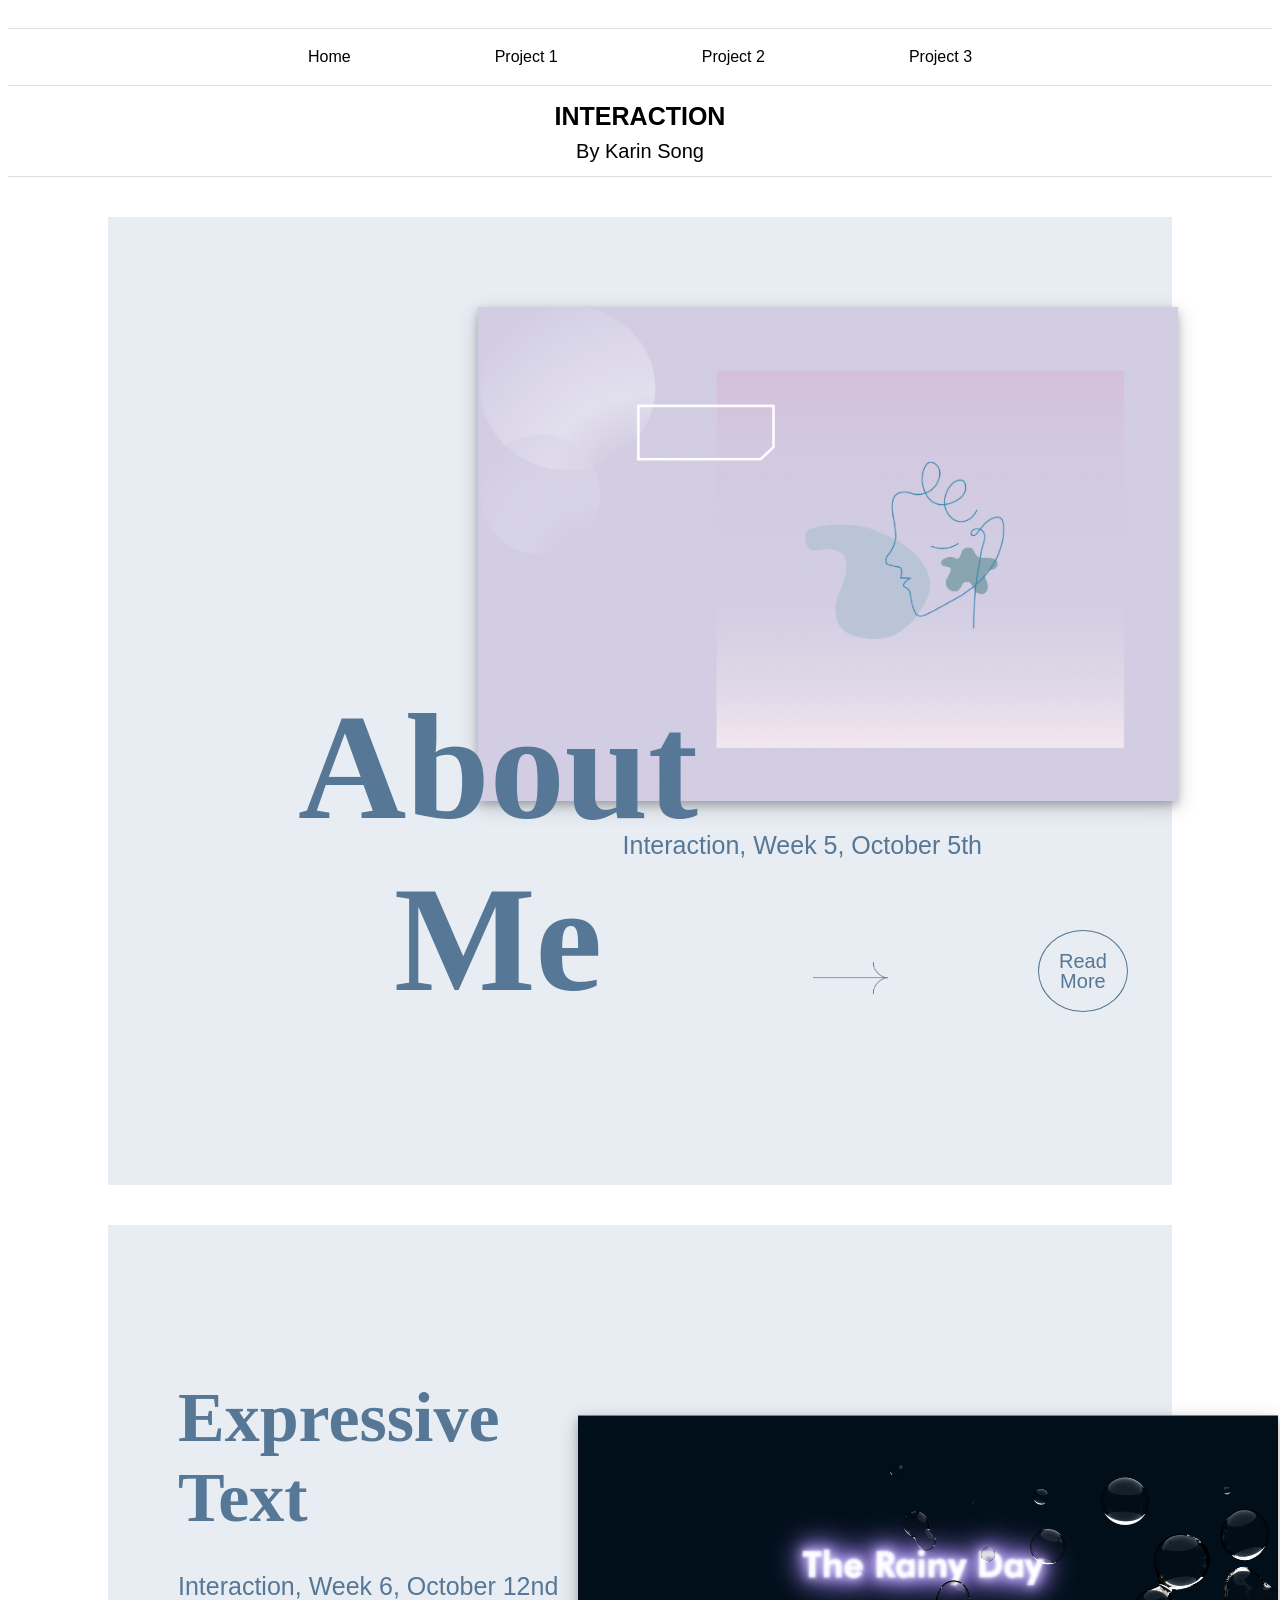
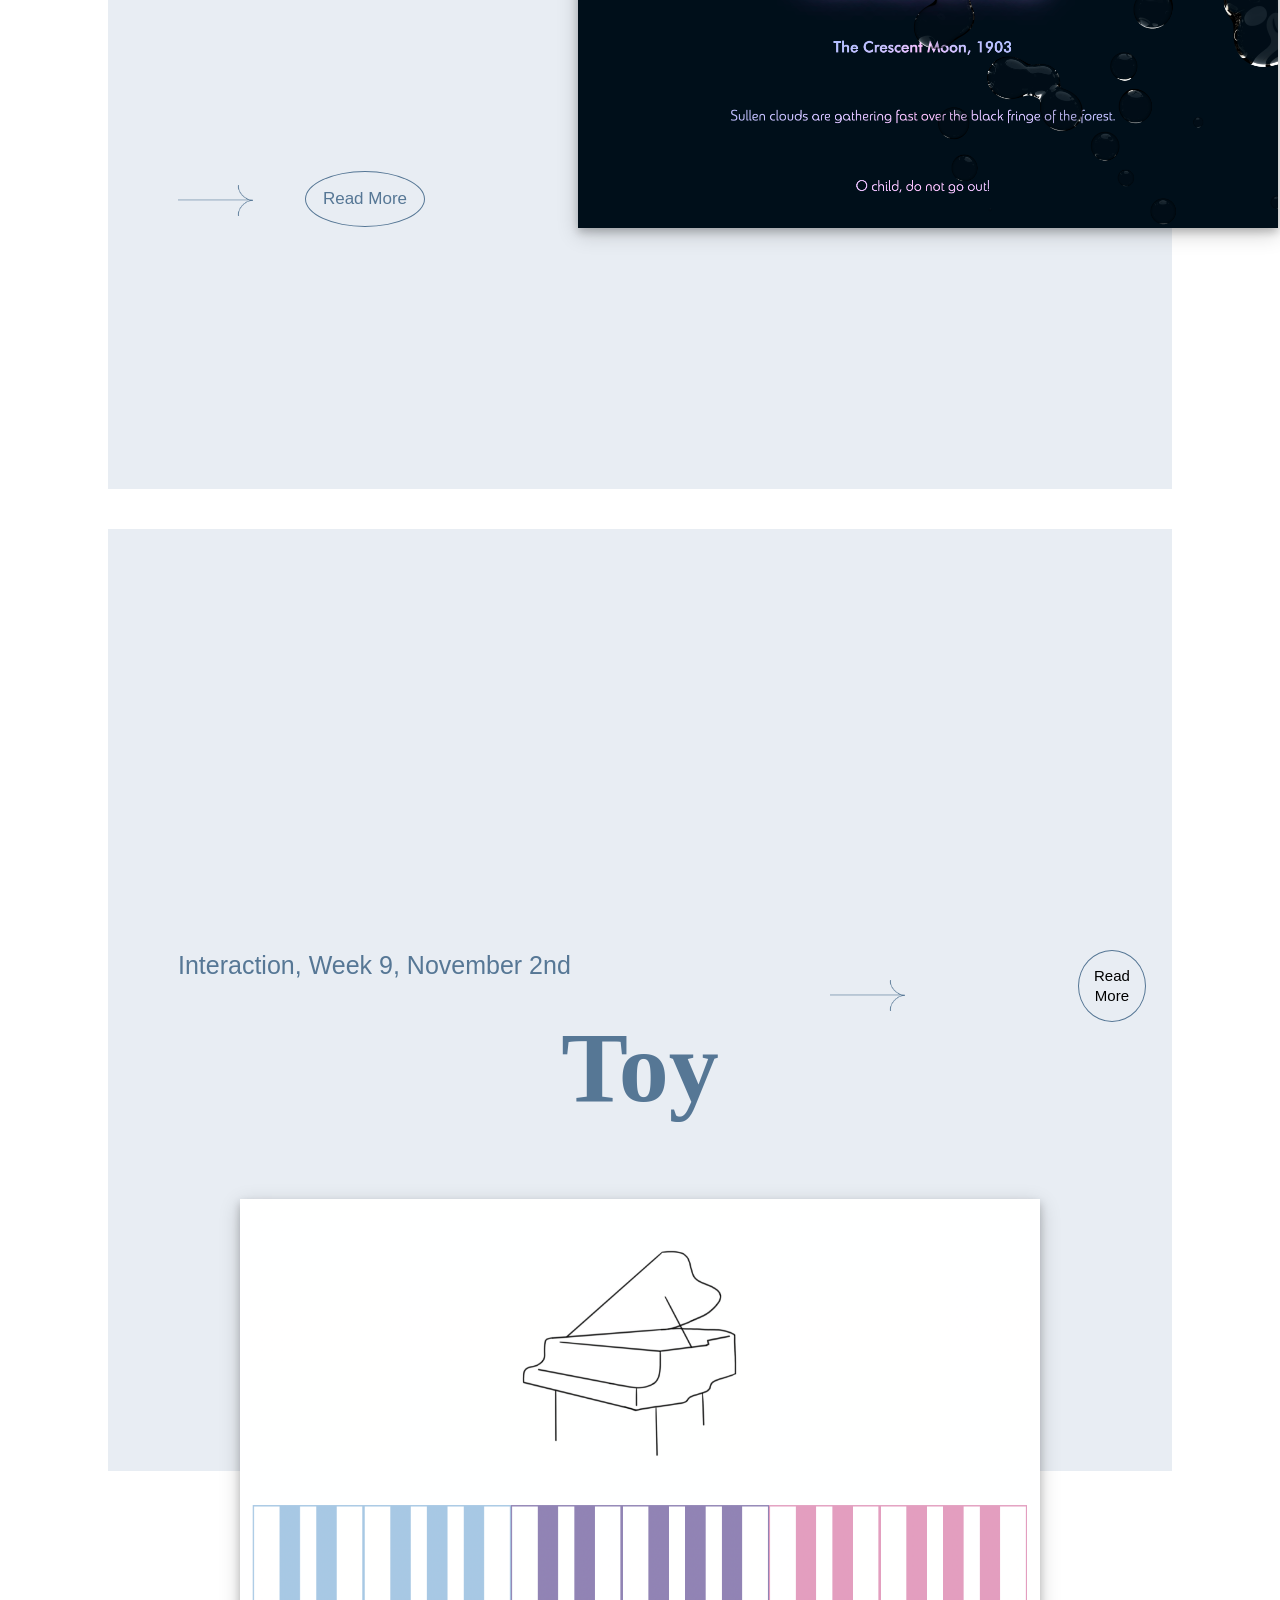
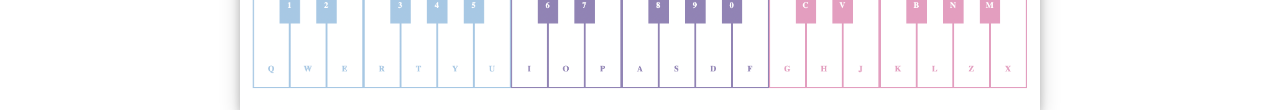
==== casestudy/index.html @ 808c9209 "Add files via upload" ====
<html>
    <head>
        <title>
           Case Studies

        </title>
        <meta name="viewport" content="width=device-width, initial-scale=1.0">
        <link rel="stylesheet" href="css/style.css"> 
        <script src="js/global.js"></script>
    </head>

    <body>  
        <nav>
            <hr>
            <ul>
                <li><a href="index.html"id="Text">Home</a></li>
                <li><a href="project1.html" id="Text">Project 1</a></li>
                <li><a href="project2.html" id="Text">Project 2</a></li>
                <li><a href="project3.html" id="Text">Project 3</a></li>
            </ul>
            <hr>
        </nav>
        

        
        <header><a> INTERACTION</a></header>
        <p id="name">By Karin Song</p>

        <hr>   
      
        <sec id "ABC">

                <div id="frame1">
                    <img id="first" src="images/about.png"/>
                    <h1>About <br> Me</h1>
                    <p id="date1">Interaction, Week 5, October 5th</p>
                    <button href="project1.html" class="button button1"><a href="project1.html">Read More</a></button>
                    <img id="arrow2" src="images/arrow2.png"/>
                </div>
    
                <div id="frame2">
                    <img id="second" src="images/raindrop.png"/>
                    <h2>Expressive <br> Text</h2>
                    <p id="date2">Interaction, Week 6, October 12nd</p>
                    <button href="project2.html" class="button button2"><a href="project2.html">Read More</a></button>
                    <img id="arrow3" src="images/arrow3.png"/>
                </div>
    
                <div id="frame3">
                    <img id="third" src="images/piano.png"/>
                    <h3>Toy</h3>
                    <p id="date3">Interaction, Week 9, November 2nd</p>
                    <button class="button button3"> <a href="project3.html">Read More</a></button>
                    <img id="arrow4" src="images/arrow4.png"/>
                </div>

        <sec>
        
    </body>
    
</html>
---- casestudy/css/style.css ----
body {
    margin-top: 20px;
    text-align: center;
    place-content: center;   
}

#contentpage {
    padding-left: 70px;
    padding-right: 70px;
    margin-top: 20px;
    text-align: center;
    place-content: center; 
}

@font-face {
    font-family: 'Voyage';
      src: url('font/Voyage-Regular.woff2') format('woff');
      font-weight: 400;
      font-style: normal;

}

@font-face {
    font-family: 'Love';
      src: url('font/Love-Regular.woff2') format('woff');
      font-weight: 400;
      font-style: normal;

}


li {
    display: inline;
    margin-left: 70px;
    margin-right: 70px;
}

ul {
    list-style-type: none;
    margin: 0;
    padding: 0;
    overflow: hidden;
}
  

li {
    float: none;
}

hr {
    height: 1px;
    background-color: #DDDDDD;
    border: none;
}

#Text {
    font-size: 16px;
    font-family: Futura PT, "Trebuchet MS", Arial, sans-serif; 
    font-style: normal; 
    font-variant: normal; 
    font-weight: normal; 
    line-height: 40px; 
    text-decoration:  none;
} 

#Text:visited {
    color: black;
    text-decoration:  none;
}



#frame1 {
    margin-left: 100px;
    margin-right: 100px;
    height: 95%;
    padding: 70px;
    align-self: center;
    background-color: #E8EDF3;
    margin-left: 100px;
    margin-right: 100px;
    margin-top: 40px;
}

#frame2 {
    padding: 70px;
    align-self: center;
    background-color: #E8EDF3;
    height: 83%;
    margin-top: 40px;
    margin-left: 100px;
    margin-right: 100px;
}

#frame3 {
    padding: 70px;
    align-self: center;
    place-content: center;
    background-color: #E8EDF3;
    height: 92%;
    margin-top: 40px;
    margin-left: 100px;
    margin-right: 100px;
}

#frame4 {
    padding-left: 70px;
    padding-right: 70px;
    align-self: center;
    place-content: center;
    height: 65%;
    margin-top: 40px;
    margin-left: 20px;
    margin-right: 20px;
}


#ABC {
    align-self: center;
    margin-left: 20px;
    margin-right: 20px;
    background-color: white;
}

#p1 {
    align-self: center;
    margin-left: 20px;
    margin-left: 20px;
    background-color: white;
}

#p2 {
    align-self: center;
    margin-left: 20px;
    margin-left: 20px;
    width: 80%;
    background-color: white;
}

#p3 {
    align-self: center;
    margin-left: 20px;
    margin-left: 20px;
    width: 80%;
    background-color: white;
}

div {
    position: center;
    align-self: center;
    margin-top: 40px;

}


header {
    font-size: 25px;
    font-family: Futura PT, "Trebuchet MS", Arial, sans-serif; 
    font-style: normal; 
    font-variant: normal; 
    font-weight: bold; 
    line-height: 20px; 
    margin-top: 20px;
}

#inter {
    font-size: 35px;
    margin-bottom: 40px;
    margin-top: 40px;;
}



#name {
    font-size: 20px;
    font-family: Futura PT, "Trebuchet MS", Arial, sans-serif; 
    font-style: normal; 
    font-variant: normal; 
    font-weight: lighter; 
    line-height: 10px; 
}

#first {
    margin-top: 20px;
    margin-left: 300px;
    width: 700px;
    box-shadow: 0 4px 8px 0 rgba(0, 0, 0, 0.2), 0 6px 20px 0 rgba(0, 0, 0, 0.19);
}

.button1 {
    border-radius: 70%;
    padding: 20px;
    margin-top: 50px;
    margin-left: 860px;
    border: none;
    font-size: 20px;
    cursor: pointer;
    background-color: #E8EDF3;
    border: 1.5px solid #567795;
    display: inline-block;
    color: #567795;
    font-family: Futura PT, "Trebuchet MS", Arial, sans-serif; 
    font-style: normal; 
    font-variant: normal; 
    font-weight: lighter; 
    line-height: 20px; 
}
  
  /* On mouse-over */

.button1:hover, .button1:active {
    font-size: 150%;  
    text-shadow: 0 4px 8px 0 rgba(0, 0, 0, 0.2), 0 6px 20px 0 rgba(0, 0, 0, 0.19);
}


#link1 {
    margin-top: -200px;
}
  

  

img {
    margin-top: 40px;
    position: center;
    width: 900px; 
}

h1 {
    color: #567795;
    max-width: 500px;
    font-size: 150px;
    text-align: center;
    margin-left: 70px;
    margin-top: -120px;
    font-family: "Voyage";
}

#date1 {
    font-size: 25px;
    color: #567795;
    text-align: right;
    margin-right: 120px;
    margin-top: -290px;
    font-family: Futura PT, "Trebuchet MS", Arial, sans-serif; 
    font-style: normal; 
    font-variant: normal; 
    font-weight: lighter; 
    line-height: 20px; 
}


h2 {
    color: #567795;
    max-width: 500px;
    font-size: 70px;
    text-align: left;
    vertical-align: top;
    margin-top: -450px;
    font-family: "Voyage";
}

#second {
    margin-top: 120px;
    margin-left: 400px;
    width: 700px;
    box-shadow: 0 4px 8px 0 rgba(0, 0, 0, 0.2), 0 6px 20px 0 rgba(0, 0, 0, 0.19);
}

.button2 {
    border-radius: 60%;
    padding: 17px;
    margin-top: 150px;
    margin-right: 550px;
    border: none;
    font-size: 17px;
    cursor: pointer;
    background-color: #E8EDF3;
    border: 1.5px solid #567795;
    display: inline-block;
    color: #567795;
    font-family: Futura PT, "Trebuchet MS", Arial, sans-serif; 
    font-style: normal; 
    font-variant: normal; 
    font-weight: lighter; 
    line-height: 20px; 
}
  
  /* On mouse-over */

.button2:hover, .button2:active {
    font-size: 150%; 
    text-shadow: 0 4px 8px 0 rgba(0, 0, 0, 0.2), 0 6px 20px 0 rgba(0, 0, 0, 0.19);
}

#date2 {
    font-size: 25px;
    color: #567795;
    text-align: left;
    margin-top: -20px;
    font-family: Futura PT, "Trebuchet MS", Arial, sans-serif; 
    font-style: normal; 
    font-variant: normal; 
    font-weight: lighter; 
    line-height: 20px; 
}


h3 {
    color: #567795;
    place-self: center;
    font-size: 100px;
    margin-top: -700px;
    font-family: "Voyage";
}

#third { 
    margin-top: 220px;
    bottom:30px;
    width: 800px;
    box-shadow: 0 4px 8px 0 rgba(0, 0, 0, 0.2), 0 6px 20px 0 rgba(0, 0, 0, 0.19);
}

.button3 {
    border-radius: 50%;
    padding: 15px;
    margin-top: -50px;
    margin-left: 900px;
    border: none;
    font-size: 15px;
    cursor: pointer;
    background-color: #E8EDF3;
    border: 1.5px solid #567795;
    display: inline-block;
    color: #567795;
    color: inherit;
    font-family: Futura PT, "Trebuchet MS", Arial, sans-serif; 
    font-style: normal; 
    font-variant: normal; 
    font-weight: lighter; 
    line-height: 20px; 
}

a:link {
    color: #567795;
    color: inherit;
    text-decoration:  none;
}

a:visited {
    color: #567795;
    text-decoration:  none;
}
  
  /* On mouse-over */

.button3:hover, .button3:active {
    font-size: 150%;  
    text-shadow: 0 4px 8px 0 rgba(0, 0, 0, 0.2), 0 6px 20px 0 rgba(0, 0, 0, 0.19);
}

#date3 {
    font-size: 25px;
    color: #567795;
    text-align: left;
    margin-top: -270px;
    font-family: Futura PT, "Trebuchet MS", Arial, sans-serif; 
    font-style: normal; 
    font-variant: normal; 
    font-weight: lighter; 
    line-height: 20px; 
}

#arrow2 {
    width: 75px;
    margin-top: -50px;
    margin-left: 420px;
}

#arrow3 {
    width: 75px;
    margin-top: -42px;
    margin-right: 1000px;
}

#arrow4 {
    width: 75px;
    margin-top: -42px;
    margin-left: 455px;
}


#p1 {
    place-self: center;
    align-self: center;
    margin-left: 20px;
    margin-left: 20px;
    background-color: white;
}

#largetext {
    text-align: left;
    font-size: 144px;
    font-family: "Voyage";
    line-height: 170px;
    color: #567795;   
}

#dates {
    font-size: 25px;
    color: #567795;
    text-align: right;
    margin-right: -30px;
    margin-top: -290px;
    font-family: Futura PT, "Trebuchet MS", Arial, sans-serif; 
    font-style: normal; 
    font-variant: normal; 
    font-weight: lighter; 
    line-height: 20px; 
}

#arrow5 {
    transform: rotate(90deg);
    width: 75px;
    margin-top: -42px;
    margin-left: 455px;
}
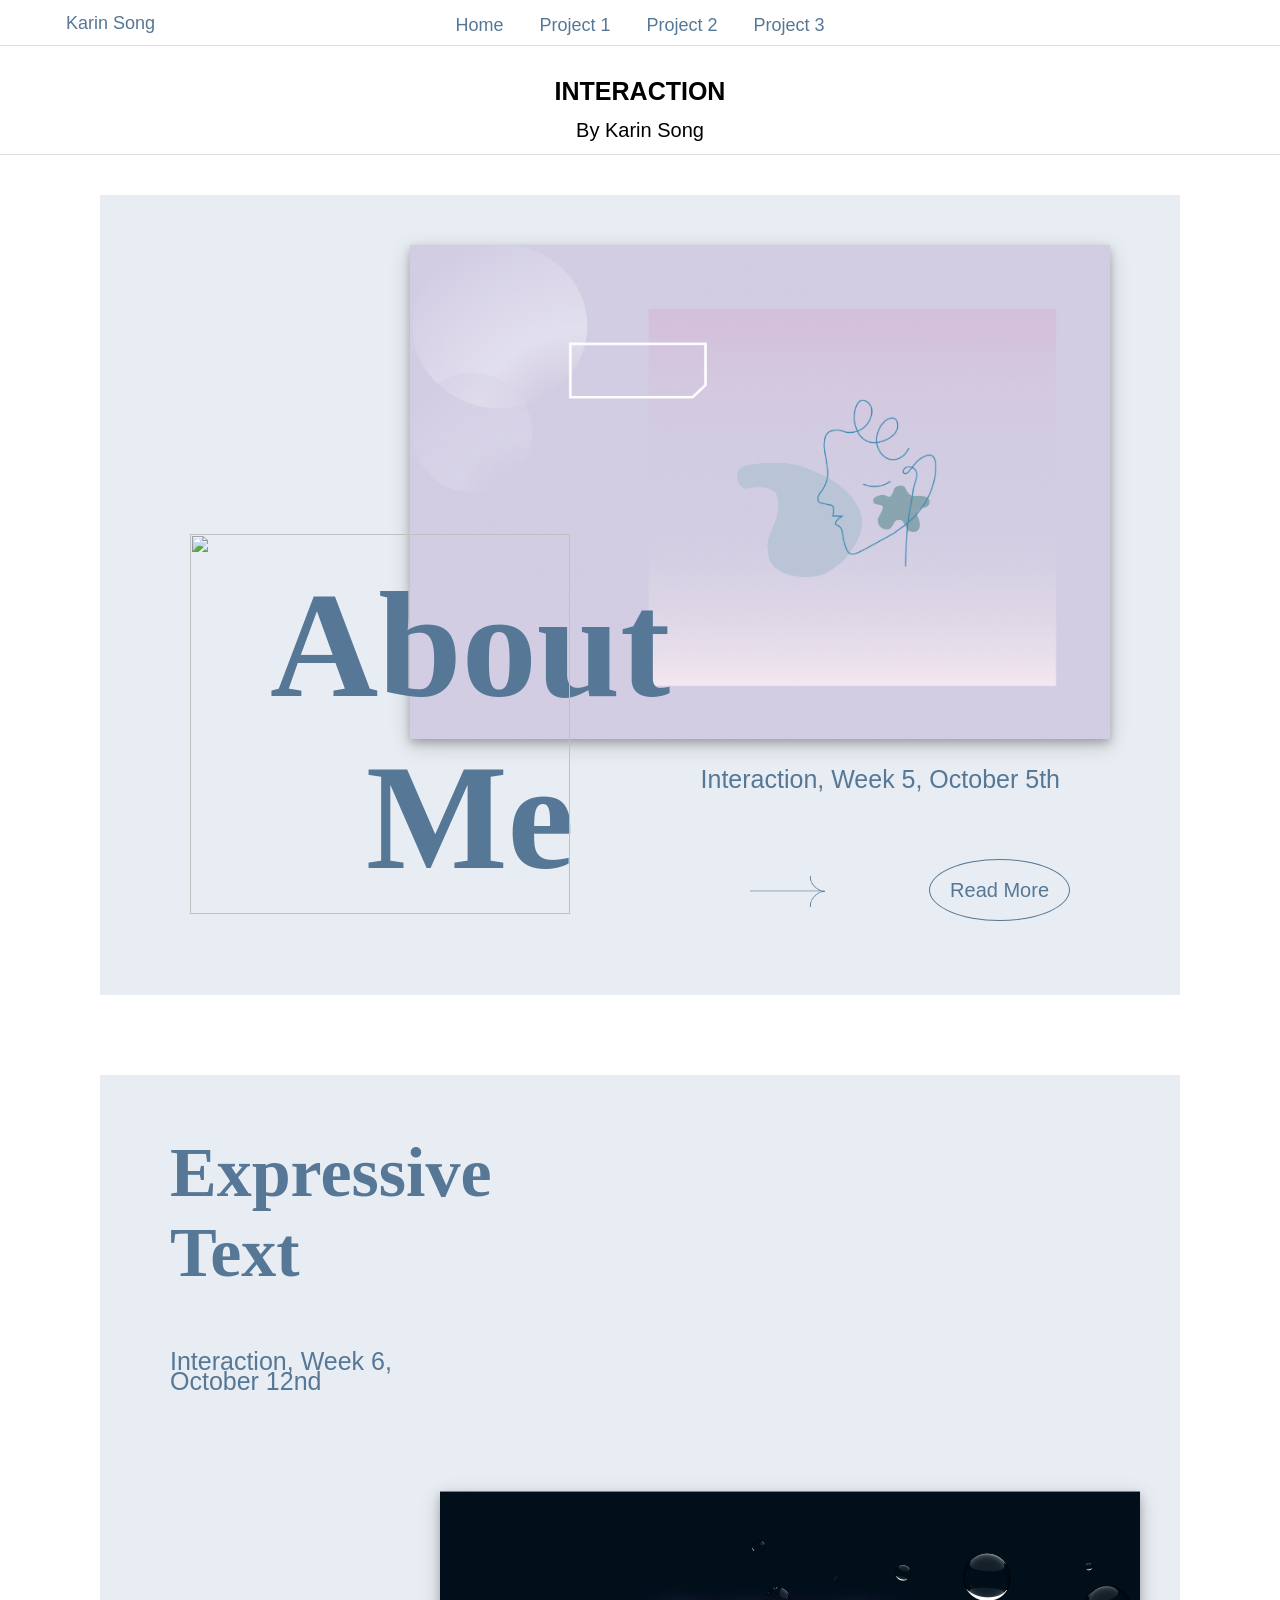
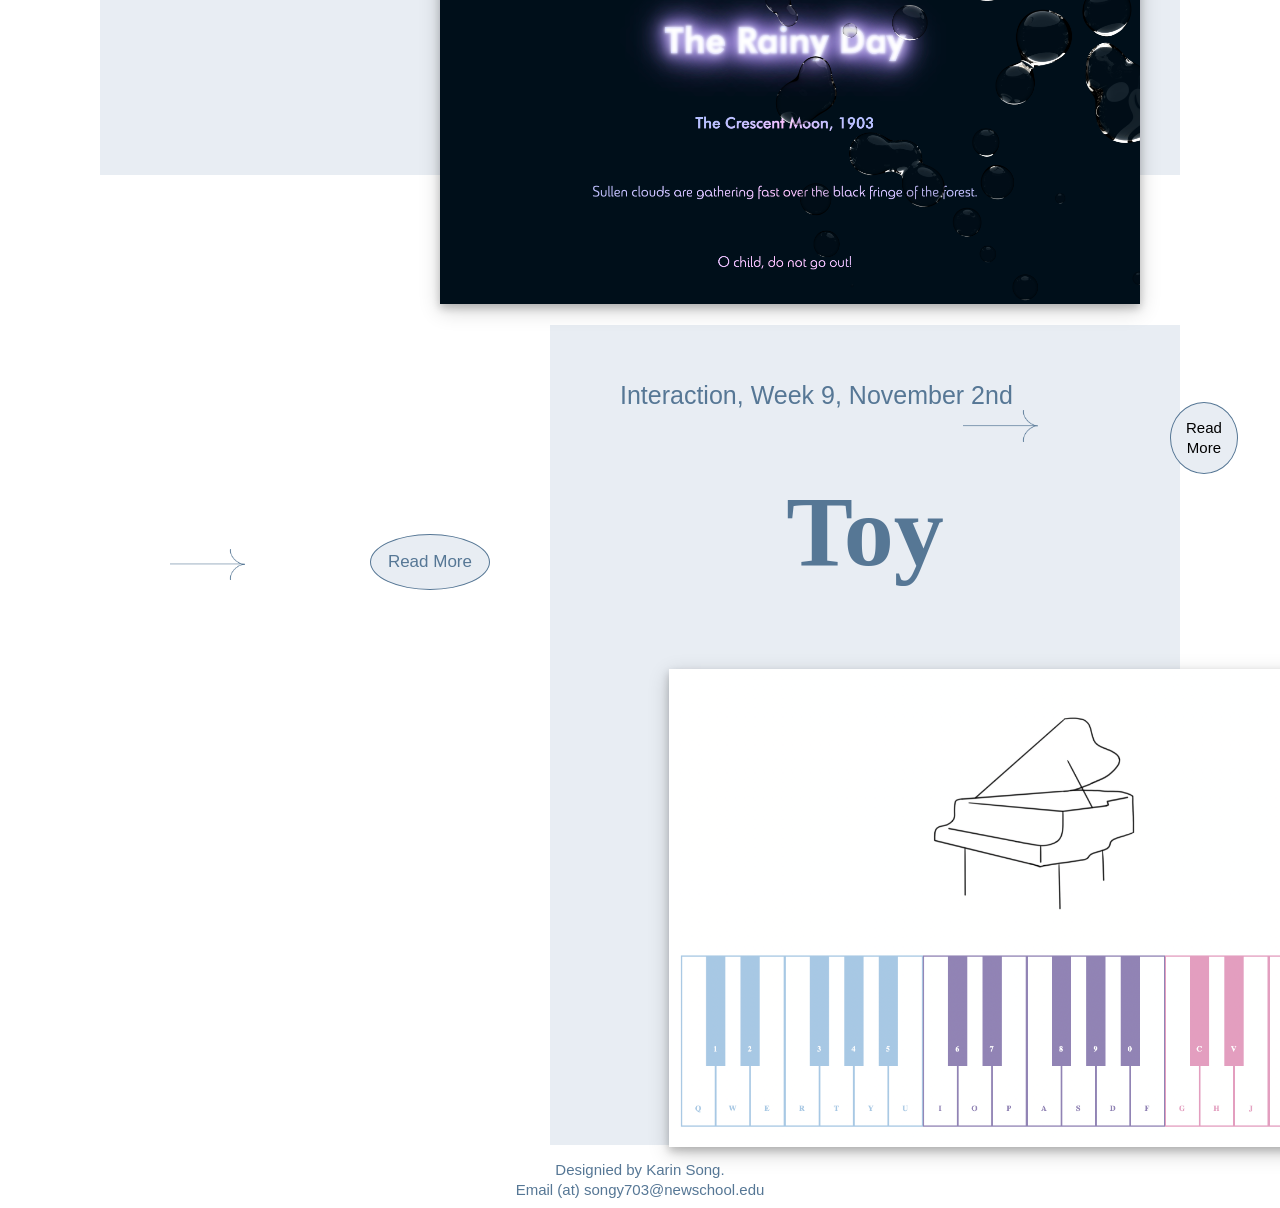
==== commit e587110e: "Add files via upload" ====
--- a/casestudy/index.html
+++ b/casestudy/index.html
@@ -1,61 +1,81 @@
 <html>
     <head>
         <title>
-           Case Studies
-
+           Project 1
         </title>
         <meta name="viewport" content="width=device-width, initial-scale=1.0">
         <link rel="stylesheet" href="css/style.css"> 
         <script src="js/global.js"></script>
     </head>
 
-    <body>  
-        <nav>
-            <hr>
-            <ul>
-                <li><a href="index.html"id="Text">Home</a></li>
-                <li><a href="project1.html" id="Text">Project 1</a></li>
-                <li><a href="project2.html" id="Text">Project 2</a></li>
-                <li><a href="project3.html" id="Text">Project 3</a></li>
-            </ul>
-            <hr>
-        </nav>
-        
+    <body id="contentpage">
+        <div class="navbar">
+            <div class="navbar-centered">
+                <a href="index.html"id="Text">Home</a>
+                <a href="project1.html" id="Text">Project 1</a>
+                <a href="project2.html" id="Text">Project 2</a>
+                <a href="project3.html" id="Text">Project 3</a>
+                
+            </div>
 
-        
-        <header><a> INTERACTION</a></header>
+            <div class="navbar-left">
+                <a href="about.html" id="Text">Karin Song</a> 
+            </div>
+            
+        </div>
+
+
+        <hr id="line">
+   
+        <header>INTERACTION</header>
         <p id="name">By Karin Song</p>
 
-        <hr>   
-      
-        <sec id "ABC">
+        <hr id="line2">
 
-                <div id="frame1">
-                    <img id="first" src="images/about.png"/>
-                    <h1>About <br> Me</h1>
-                    <p id="date1">Interaction, Week 5, October 5th</p>
+        <div>
+            <div id="frame1">
+                <img id="first" src="images/about.png"/>
+                <h1>About <br> Me</h1>
+                <p id="date1">Interaction, Week 5, October 5th</p>
+
+                <div id="frame1-1">
+                    <img id="arrow2" src="images/arrow2.png"/>
                     <button href="project1.html" class="button button1"><a href="project1.html">Read More</a></button>
-                    <img id="arrow2" src="images/arrow2.png"/>
                 </div>
+                <img id="arrow1" src="images/Group2.png"/>
+              
+            </div>
     
-                <div id="frame2">
-                    <img id="second" src="images/raindrop.png"/>
-                    <h2>Expressive <br> Text</h2>
-                    <p id="date2">Interaction, Week 6, October 12nd</p>
+            <div id="frame2">
+                <h2>Expressive <br> Text</h2>
+                <img id="second" src="images/raindrop.png"/>
+                <p id="date2">Interaction, Week 6, October 12nd</p>
+                <div id="frame2-1">
                     <button href="project2.html" class="button button2"><a href="project2.html">Read More</a></button>
                     <img id="arrow3" src="images/arrow3.png"/>
+
                 </div>
+                
+            </div>
     
-                <div id="frame3">
-                    <img id="third" src="images/piano.png"/>
-                    <h3>Toy</h3>
-                    <p id="date3">Interaction, Week 9, November 2nd</p>
-                    <button class="button button3"> <a href="project3.html">Read More</a></button>
-                    <img id="arrow4" src="images/arrow4.png"/>
-                </div>
+            <div id="frame3">
+                <p id="date3">Interaction, Week 9, November 2nd</p>
+                <img id="arrow4" src="images/arrow4.png"/>
+                <button class="button button3"> <a href="project3.html">Read More</a></button>
+                <h3>Toy</h3>
+                <img id="third" src="images/piano.png"/>
+            
+            </div>
 
-        <sec>
-        
+        </div>
+
+        <p id="end">
+            Designied by Karin Song. <br>
+            Email (at) songy703@newschool.edu
+        </p> 
+
+
+
     </body>
-    
-</html>+
+        
--- a/casestudy/css/style.css
+++ b/casestudy/css/style.css
@@ -1,15 +1,40 @@
-body {
-    margin-top: 20px;
-    text-align: center;
-    place-content: center;   
-}
+#mainpage {
+    margin-top: 0px;
+    text-align: center; 
+    padding: 0px; 
+    align-content: center;
+    margin-left: 0px;
+    margin-right: 0px;
+    margin:0px;
+}
+
+#end {
+    font-size: 15px;
+    color: #567795;
+    text-align: center;
+    font-family: Futura PT, "Trebuchet MS", Arial, sans-serif; 
+    font-style: normal; 
+    font-variant: normal; 
+    font-weight: lighter; 
+    line-height: 20px; 
+}
+
 
 #contentpage {
-    padding-left: 70px;
-    padding-right: 70px;
-    margin-top: 20px;
-    text-align: center;
-    place-content: center; 
+    margin-top: 0px;
+    margin-left: 0px;
+    margin-right: 0px;
+    align-content: center;
+    text-align: center;
+    padding-top: 0px;
+    padding-left: 0px;
+    padding-right: 0px;
+    padding-bottom: 0px;
+}
+
+#margin {
+    margin-left: 50px;
+    margin-right: 50px;
 }
 
 @font-face {
@@ -28,24 +53,50 @@
 
 }
 
-
-li {
-    display: inline;
-    margin-left: 70px;
-    margin-right: 70px;
-}
-
-ul {
-    list-style-type: none;
-    margin: 0;
-    padding: 0;
+.navbar {
     overflow: hidden;
-}
-  
-
-li {
+    position: fixed;
+    top: -65px;
+    width: 100%;
+    vertical-align: top;
+    z-index: 5;
+}
+ 
+
+.navbar a {
+    float: left;
+    color: #567795;
+    text-align: center;
+    padding: 10px 16px;
+    text-decoration: none;
+    font-size: 17px;
+}
+
+.navbar-left a {
+    margin-top: -73px;
+    margin-left: 50px;
+    float: left;
+    color: #567795;
+    padding: 10px 16px;
+    text-decoration: none;
+    font-size: 17px;
+}
+
+.navbar-centered a {
+    width:900px;
     float: none;
-}
+    left: 50%;
+    padding: 10px 16px;
+    color: #567795;
+    transform: translate(-50%, -50%);
+}
+
+
+
+#line{
+    margin-top: 45px;
+}
+
 
 hr {
     height: 1px;
@@ -53,97 +104,110 @@
     border: none;
 }
 
+
 #Text {
-    font-size: 16px;
-    font-family: Futura PT, "Trebuchet MS", Arial, sans-serif; 
-    font-style: normal; 
-    font-variant: normal; 
-    font-weight: normal; 
-    line-height: 40px; 
+    text-align: center;
+    font-size: 18px;
+    font-family: Futura PT, "Trebuchet MS", Arial, sans-serif; 
+    font-style: normal; 
+    font-variant: normal; 
+    font-weight: lighter; 
+    color: #567795;
     text-decoration:  none;
 } 
 
+#Text:link {
+    text-decoration: none;  
+}
+ 
+#Text:hover {
+    text-decoration: underline;
+}
+  
+#Text:active {
+    text-decoration: underline;
+}
+
 #Text:visited {
-    color: black;
+    color: #567795;
     text-decoration:  none;
 }
 
 
-
-#frame1 {
+#section {
     margin-left: 100px;
     margin-right: 100px;
-    height: 95%;
-    padding: 70px;
-    align-self: center;
+    margin-top: 1000px;
     background-color: #E8EDF3;
+    height: 700px;
+}
+
+#frame {
+    margin-left: 100px;
+    margin-right: 100px;
+    margin-top: 0px;
+    background-color: #E8EDF3;
+    height: 700px;
+}
+
+#part {
     margin-left: 100px;
     margin-right: 100px;
     margin-top: 40px;
-}
-
-#frame2 {
-    padding: 70px;
-    align-self: center;
     background-color: #E8EDF3;
-    height: 83%;
-    margin-top: 40px;
+    height: 900px;
+}
+
+#frame1 {
+    margin-right: 100px;
+    height: 700px;
     margin-left: 100px;
     margin-right: 100px;
+    padding: 50px;
+    background-color: #E8EDF3;
+    margin-top: 0px;
+}
+
+#frame2 {
+    padding-right: 40px;
+    padding-left: 70px;
+    background-color: #E8EDF3;
+    height: 700px;
+    margin-top: 80px;
+    margin-left: 100px;
+    margin-right: 100px;
+    margin-bottom: 100px;
 }
 
 #frame3 {
     padding: 70px;
+    place-content: center;
+    background-color: #E8EDF3;
+    height: 680px;
+    margin-top: 150px;
+    margin-left: 100px;
+    margin-right: 100px;
+}
+
+#frame4 {
+    padding-left: 40px;
+    padding-right: 40px;
     align-self: center;
     place-content: center;
-    background-color: #E8EDF3;
-    height: 92%;
-    margin-top: 40px;
-    margin-left: 100px;
-    margin-right: 100px;
-}
-
-#frame4 {
-    padding-left: 70px;
-    padding-right: 70px;
-    align-self: center;
-    place-content: center;
-    height: 65%;
+    height: 60%;
     margin-top: 40px;
     margin-left: 20px;
     margin-right: 20px;
 }
 
 
-#ABC {
-    align-self: center;
-    margin-left: 20px;
-    margin-right: 20px;
-    background-color: white;
-}
-
-#p1 {
-    align-self: center;
-    margin-left: 20px;
-    margin-left: 20px;
-    background-color: white;
-}
-
-#p2 {
-    align-self: center;
-    margin-left: 20px;
-    margin-left: 20px;
-    width: 80%;
-    background-color: white;
-}
-
-#p3 {
-    align-self: center;
-    margin-left: 20px;
-    margin-left: 20px;
-    width: 80%;
-    background-color: white;
-}
+#AC {
+    margin-left: 60px;
+    margin-right: 60px;
+    background-color: #E8EDF3;
+}
+
+
 
 div {
     position: center;
@@ -154,21 +218,26 @@
 
 
 header {
-    font-size: 25px;
+    margin-top: 30px;
+    font-size: 25px;
+    color:black;
+    position: relative;
+    text-align: center;
+    align-self: center;
+    place-self: center;
     font-family: Futura PT, "Trebuchet MS", Arial, sans-serif; 
     font-style: normal; 
     font-variant: normal; 
     font-weight: bold; 
-    line-height: 20px; 
-    margin-top: 20px;
-}
+    line-height: 30px; 
+}
+
 
 #inter {
+    text-align: center;
     font-size: 35px;
     margin-bottom: 40px;
-    margin-top: 40px;;
-}
-
+}
 
 
 #name {
@@ -177,21 +246,43 @@
     font-style: normal; 
     font-variant: normal; 
     font-weight: lighter; 
-    line-height: 10px; 
+    line-height: 8px; 
+}
+
+#frame1-1 {
+    width: 320px;
+    float: right;
+    margin-top: 20px;
+    margin-right: 60px;
 }
 
 #first {
-    margin-top: 20px;
-    margin-left: 300px;
+    margin-top: 0px;
+    margin-right: 20px;
+    float: right;
     width: 700px;
     box-shadow: 0 4px 8px 0 rgba(0, 0, 0, 0.2), 0 6px 20px 0 rgba(0, 0, 0, 0.19);
+}
+
+#arrow1 {
+    width: 380px;
+    margin-left: -480px;
+    margin-top: -280px;
+    float: left;
+}
+
+#arrow2 {
+    width: 75px;
+    margin-top: 42px;
+    float:left;
 }
 
 .button1 {
     border-radius: 70%;
     padding: 20px;
-    margin-top: 50px;
-    margin-left: 860px;
+    float: right;
+    margin-top: 25px;
+    text-align: right;
     border: none;
     font-size: 20px;
     cursor: pointer;
@@ -214,26 +305,15 @@
 }
 
 
-#link1 {
-    margin-top: -200px;
-}
-  
-
-  
-
-img {
-    margin-top: 40px;
-    position: center;
-    width: 900px; 
-}
-
 h1 {
     color: #567795;
+    vertical-align: middle;
+    float: left;
+    margin-top: -180px;
     max-width: 500px;
     font-size: 150px;
-    text-align: center;
-    margin-left: 70px;
-    margin-top: -120px;
+    text-align: bottom;
+    margin-left: 120px;
     font-family: "Voyage";
 }
 
@@ -241,8 +321,9 @@
     font-size: 25px;
     color: #567795;
     text-align: right;
-    margin-right: 120px;
-    margin-top: -290px;
+    float:right;
+    margin-top: 30px;
+    margin-right: 70px;
     font-family: Futura PT, "Trebuchet MS", Arial, sans-serif; 
     font-style: normal; 
     font-variant: normal; 
@@ -251,28 +332,35 @@
 }
 
 
+#frame2-1 {
+    width: 320px;
+    float: left;
+    margin-top: 190px;
+    margin-right: 60px;
+}
+
 h2 {
     color: #567795;
-    max-width: 500px;
     font-size: 70px;
     text-align: left;
-    vertical-align: top;
-    margin-top: -450px;
+    float: left;
     font-family: "Voyage";
 }
 
 #second {
-    margin-top: 120px;
-    margin-left: 400px;
+    margin-top: 140px;
+    vertical-align: middle;
+    float: right;
     width: 700px;
     box-shadow: 0 4px 8px 0 rgba(0, 0, 0, 0.2), 0 6px 20px 0 rgba(0, 0, 0, 0.19);
 }
 
 .button2 {
     border-radius: 60%;
+    margin-top: 40px;
+    text-align: right;
+    float: right;
     padding: 17px;
-    margin-top: 150px;
-    margin-right: 550px;
     border: none;
     font-size: 17px;
     cursor: pointer;
@@ -296,37 +384,51 @@
 
 #date2 {
     font-size: 25px;
-    color: #567795;
-    text-align: left;
+    width:350px;
+    color: #567795;
+    text-align: left;
+    margin-bottom: -100px;
+    font-family: Futura PT, "Trebuchet MS", Arial, sans-serif; 
+    font-style: normal; 
+    font-variant: normal; 
+    font-weight: lighter; 
+    line-height: 20px; 
+}
+
+
+#arrow3 {
+    float:left;
+    width: 75px;
+    margin-right: 100px;
+    margin-top: 55px;
+}
+
+
+h3 {
+    color: #567795;
+    place-self: center;
+    text-align: center;
+    font-size: 100px;
+    margin-top: 0px;
+    margin-left: 30%;
+    margin-right: 30%;
+    font-family: "Voyage";
+}
+
+#third { 
     margin-top: -20px;
-    font-family: Futura PT, "Trebuchet MS", Arial, sans-serif; 
-    font-style: normal; 
-    font-variant: normal; 
-    font-weight: lighter; 
-    line-height: 20px; 
-}
-
-
-h3 {
-    color: #567795;
-    place-self: center;
-    font-size: 100px;
-    margin-top: -700px;
-    font-family: "Voyage";
-}
-
-#third { 
-    margin-top: 220px;
-    bottom:30px;
-    width: 800px;
+    justify-self: center;
+    width: 750px;
+    margin-left: 10%;
+    margin-right: 10%;
     box-shadow: 0 4px 8px 0 rgba(0, 0, 0, 0.2), 0 6px 20px 0 rgba(0, 0, 0, 0.19);
 }
 
 .button3 {
     border-radius: 50%;
     padding: 15px;
-    margin-top: -50px;
-    margin-left: 900px;
+    margin-left: 550px;
+    margin-top:-40px;
     border: none;
     font-size: 15px;
     cursor: pointer;
@@ -356,38 +458,27 @@
   /* On mouse-over */
 
 .button3:hover, .button3:active {
-    font-size: 150%;  
+    font-size: 130%;  
     text-shadow: 0 4px 8px 0 rgba(0, 0, 0, 0.2), 0 6px 20px 0 rgba(0, 0, 0, 0.19);
 }
 
 #date3 {
     font-size: 25px;
-    color: #567795;
-    text-align: left;
-    margin-top: -270px;
+    margin-top: -10px;
+    color: #567795;
+    text-align: left;
+    float: left;
     font-family: Futura PT, "Trebuchet MS", Arial, sans-serif; 
     font-style: normal; 
     font-variant: normal; 
     font-weight: lighter; 
     line-height: 20px; 
-}
-
-#arrow2 {
-    width: 75px;
-    margin-top: -50px;
-    margin-left: 420px;
-}
-
-#arrow3 {
-    width: 75px;
-    margin-top: -42px;
-    margin-right: 1000px;
 }
 
 #arrow4 {
     width: 75px;
-    margin-top: -42px;
-    margin-left: 455px;
+    margin-top: -20px;
+    margin-left: 270px;
 }
 
 
@@ -401,28 +492,430 @@
 
 #largetext {
     text-align: left;
-    font-size: 144px;
+    font-size: 160px;
     font-family: "Voyage";
     line-height: 170px;
     color: #567795;   
 }
 
-#dates {
-    font-size: 25px;
-    color: #567795;
+#frame4-1 {
+    align-self: right;
+    padding-bottom: 20px;
+    position: relative;
+    float: right;
+    width: 380px;
+    height: 240px;
+    margin-top: -350px;
+    padding-top: 30px;
+    place-content: left;
+}
+
+#dates3 {
+    font-size: 25px;
+    color: #567795;
+    vertical-align: top;
     text-align: right;
-    margin-right: -30px;
-    margin-top: -290px;
-    font-family: Futura PT, "Trebuchet MS", Arial, sans-serif; 
-    font-style: normal; 
-    font-variant: normal; 
-    font-weight: lighter; 
-    line-height: 20px; 
+    font-family: Futura PT, "Trebuchet MS", Arial, sans-serif; 
+    font-style: normal; 
+    font-variant: normal; 
+    font-weight: lighter; 
+    line-height: 20px;
+    margin-bottom: 90px; 
 }
 
 #arrow5 {
+    margin-top: 100px;
+    margin-right: -180px;
+    align-self: left;
+    vertical-align: bottom;
+    float: left;
     transform: rotate(90deg);
     width: 75px;
-    margin-top: -42px;
-    margin-left: 455px;
+   
+}
+
+#visit {
+    font-size: 25px;
+    margin-left: 75px;
+    vertical-align: top;
+    color: #567795;
+    text-align: center;
+    font-family: Futura PT, "Trebuchet MS", Arial, sans-serif; 
+    font-style: normal; 
+    font-variant: normal; 
+    font-weight: lighter; 
+    line-height: 35px;
+}
+
+#visit:link {
+    text-decoration: none;  
+}
+ 
+#visit:hover {
+    text-decoration: underline;
+}
+  
+#visit:active {
+    text-decoration: underline;
+}
+
+#visit:visited {
+    color: #567795;
+    text-decoration:  none;
+}
+
+
+#p12 {
+    width:500px;
+    text-align: left;
+    font-family: Futura PT, "Trebuchet MS", Arial, sans-serif; 
+    font-style: normal; 
+    font-variant: normal; 
+    font-weight: lighter; 
+    line-height: 35px;
+    font-size: 25px;
+    margin-top: -80px;
+    vertical-align: center;
+    color: #567795;
+}
+
+#p14 {
+    width:500px;
+    text-align: center;
+    font-family: Futura PT, "Trebuchet MS", Arial, sans-serif; 
+    font-style: normal; 
+    font-variant: normal; 
+    font-weight: lighter; 
+    line-height: 35px;
+    font-size: 25px;
+    margin-top: 10px;
+    margin-left: 20px;
+    color: #567795;
+}
+
+#textbox{
+    position:relative;
+    top: 200px;
+    width:500px;
+    
+}
+
+#frame5{
+    top: -20px;
+    margin-left: 0px;
+    margin-right: 0px;
+    height: 550px;
+    padding-left: 60px;
+    padding-right: 60px;
+}
+
+#frame5-1 {
+    width: 550px;
+    height: 300px;
+    padding: 0px;
+    top: 40px;
+    text-align: center;
+    float: right;
+}
+
+#figma {
+    width: 550px;
+    top: -20px; 
+    box-shadow: 0 4px 8px 0 rgba(0, 0, 0, 0.2), 0 6px 20px 0 rgba(0, 0, 0, 0.19);
+}
+
+#arrow6 {
+    margin-top: -120px;
+    margin-right: -100px;
+    align-self: left;
+    vertical-align: bottom;
+    float: left;
+    transform: rotate(90deg);
+    width: 75px;  
+}
+
+#frame6 {
+    padding-left: 30px;
+    margin-bottom: 150px;
+    
+}
+
+#background {
+    margin-left: 0px;
+    margin-right: 0px;
+}
+
+#frame7{
+    margin-top: 160px;
+    margin-left: 10%;
+    margin-right: 10%;
+    margin-bottom: 250px;
+
+}
+
+#p13 {
+    font-family: Futura PT, "Trebuchet MS", Arial, sans-serif; 
+    text-align: left;
+    font-style: normal; 
+    font-variant: normal; 
+    font-weight: lighter; 
+    line-height: 35px;
+    font-size: 25px;
+    margin-top: 60px;
+    vertical-align: center;
+    color: #567795;
+}
+
+#sec2 {
+
+}
+
+#arrow7 {
+    margin-top: -150px;
+    margin-right: -150px;
+    align-self: left;
+    vertical-align: bottom;
+    float: left;
+    transform: rotate(90deg);
+    width: 75px;  
+}
+
+#figma2 {
+    width: 650px;
+}
+
+#project1 {
+    width: 650px;
+    box-shadow: 0 4px 8px 0 rgba(0, 0, 0, 0.2), 0 6px 20px 0 rgba(0, 0, 0, 0.19);
+}
+
+
+#p15{
+    width:500px;
+    text-align: center;
+    font-family: Futura PT, "Trebuchet MS", Arial, sans-serif; 
+    font-style: normal; 
+    font-variant: normal; 
+    font-weight: lighter; 
+    line-height: 35px;
+    font-size: 25px;
+    margin-top: 100px;
+    text-align: left;
+    color: #567795;
+}
+
+#arrow7 {
+    margin-top: 20px;
+    margin-right: -100px;
+    align-self: left;
+    vertical-align: bottom;
+    float: left;
+    transform: rotate(90deg);
+    width: 75px;  
+}
+
+#frame9 {
+    margin-top: -180px;
+    padding-left: 90px;
+    margin-bottom: 350px;
+}
+
+#arrow8 {
+    margin-top: -280px;
+    margin-right: -100px;
+    align-self: left;
+    vertical-align: bottom;
+    float: left;
+    transform: rotate(90deg);
+    width: 75px;  
+}
+
+#gradient {
+    width: 550px;
+    margin-top: 40px;
+    box-shadow: 0 4px 8px 0 rgba(0, 0, 0, 0.2), 0 6px 20px 0 rgba(0, 0, 0, 0.19);
+}
+
+#frame8{
+    margin-top: -100px;
+    margin-left: 10%;
+    margin-right: 10%;
+    margin-bottom: 150px;
+
+}
+
+#figma3 {
+    width: 950px;
+}
+
+#frame10-1 {
+    width: 580px;
+    float:left;
+}
+
+#frame10-2 {
+    width: 580px;
+    float:right;
+}
+
+#figma4 {
+    width: 580px;
+    box-shadow: 0 4px 8px 0 rgba(0, 0, 0, 0.2), 0 6px 20px 0 rgba(0, 0, 0, 0.19);
+}
+
+
+#frame10 {
+    margin-left: 0px;
+    margin-right: 0px;
+    padding-left: 50px;
+    margin-bottom: 0px;
+    margin-top: 0px;
+    padding-right: 50px; 
+    height: 500px; 
+}
+
+#p16 {
+    text-align: center;
+    font-family: Futura PT, "Trebuchet MS", Arial, sans-serif; 
+    font-style: normal; 
+    font-variant: normal; 
+    font-weight: lighter; 
+    line-height: 35px;
+    font-size: 25px;
+    margin-top: 10px;
+    margin-left: 20px;
+    color: #567795;
+}
+
+
+#frame11{
+    margin-top: 100px;
+    margin-left: 70px;
+    margin-right: 70px;
+}
+
+#frame12 {
+    padding-left: 40px;
+    padding-right: 40px;
+    align-self: center;
+    place-content: center;
+    height: 40%;
+    margin-top: 300px;
+    margin-left: 20px;
+    margin-right: 20px;
+}
+
+#largetext2 {
+    text-align: left;
+    font-size: 180px;
+    font-family: "Voyage";
+    line-height: 170px;
+    color: #567795;   
+}
+
+#frame13 {
+    margin-top: 60px;
+    margin-left: 10%;
+    margin-right: 10%;
+    margin-bottom: 50px;
+}
+
+#figma5 {
+    width: 550px;
+    margin-top: 60px;
+    box-shadow: 0 4px 8px 0 rgba(0, 0, 0, 0.2), 0 6px 20px 0 rgba(0, 0, 0, 0.19);
+}
+
+#p17 {
+    width:500px;
+    text-align: left;
+    font-family: Futura PT, "Trebuchet MS", Arial, sans-serif; 
+    font-style: normal; 
+    font-variant: normal; 
+    font-weight: lighter; 
+    line-height: 35px;
+    font-size: 25px;
+    margin-top: -50px;
+    vertical-align: center;
+    color: #567795;
+}
+
+#project2 {
+    width: 650px;
+    margin-top: 40px;
+    margin-bottom: 40px;
+    box-shadow: 0 4px 8px 0 rgba(0, 0, 0, 0.2), 0 6px 20px 0 rgba(0, 0, 0, 0.19);
+}
+
+#p18 {
+    width:100%;
+    text-align: center;
+    font-family: Futura PT, "Trebuchet MS", Arial, sans-serif; 
+    font-style: normal; 
+    font-variant: normal; 
+    font-weight: lighter; 
+    line-height: 35px;
+    font-size: 25px;
+    margin-top: -15px;
+    margin-bottom: 10px;
+    margin-left: 0px;
+    color: #567795;
+}
+
+#largetext3 {
+    margin-left: 100px;
+    text-align: left;
+    font-size: 120px;
+    font-family: "Voyage";
+    line-height: 120px;
+    color: #567795;   
+}
+
+#frame14 {
+    margin-top: 200px;
+    padding-left: 40px;
+    padding-right: 40px;
+    align-self: center;
+    place-content: center;
+    height: 60%;
+    margin-left: 20px;
+    margin-right: 20px;
+    margin-bottom: 50px;
+}
+
+#frame15 {
+    float: right;
+    margin-top: -300px;
+    margin-left: 200px;
+    margin-bottom: 50px;
+}
+
+#p19 {
+    width:35%;
+    text-align: left;
+    float: right;
+    margin-right: 100px;
+    font-family: Futura PT, "Trebuchet MS", Arial, sans-serif; 
+    font-style: normal; 
+    font-variant: normal; 
+    font-weight: lighter; 
+    line-height: 35px;
+    font-size: 25px;
+    margin-bottom: 10px;
+    color: #567795;
+}
+
+
+#project4 {
+    width: 650px;
+    box-shadow: 0 4px 8px 0 rgba(0, 0, 0, 0.2), 0 6px 20px 0 rgba(0, 0, 0, 0.19);
+}
+
+
+#frame16{
+    margin-top: 160px;
+    margin-left: 10%;
+    margin-right: 10%;
+    margin-bottom: 150px;
+
 }
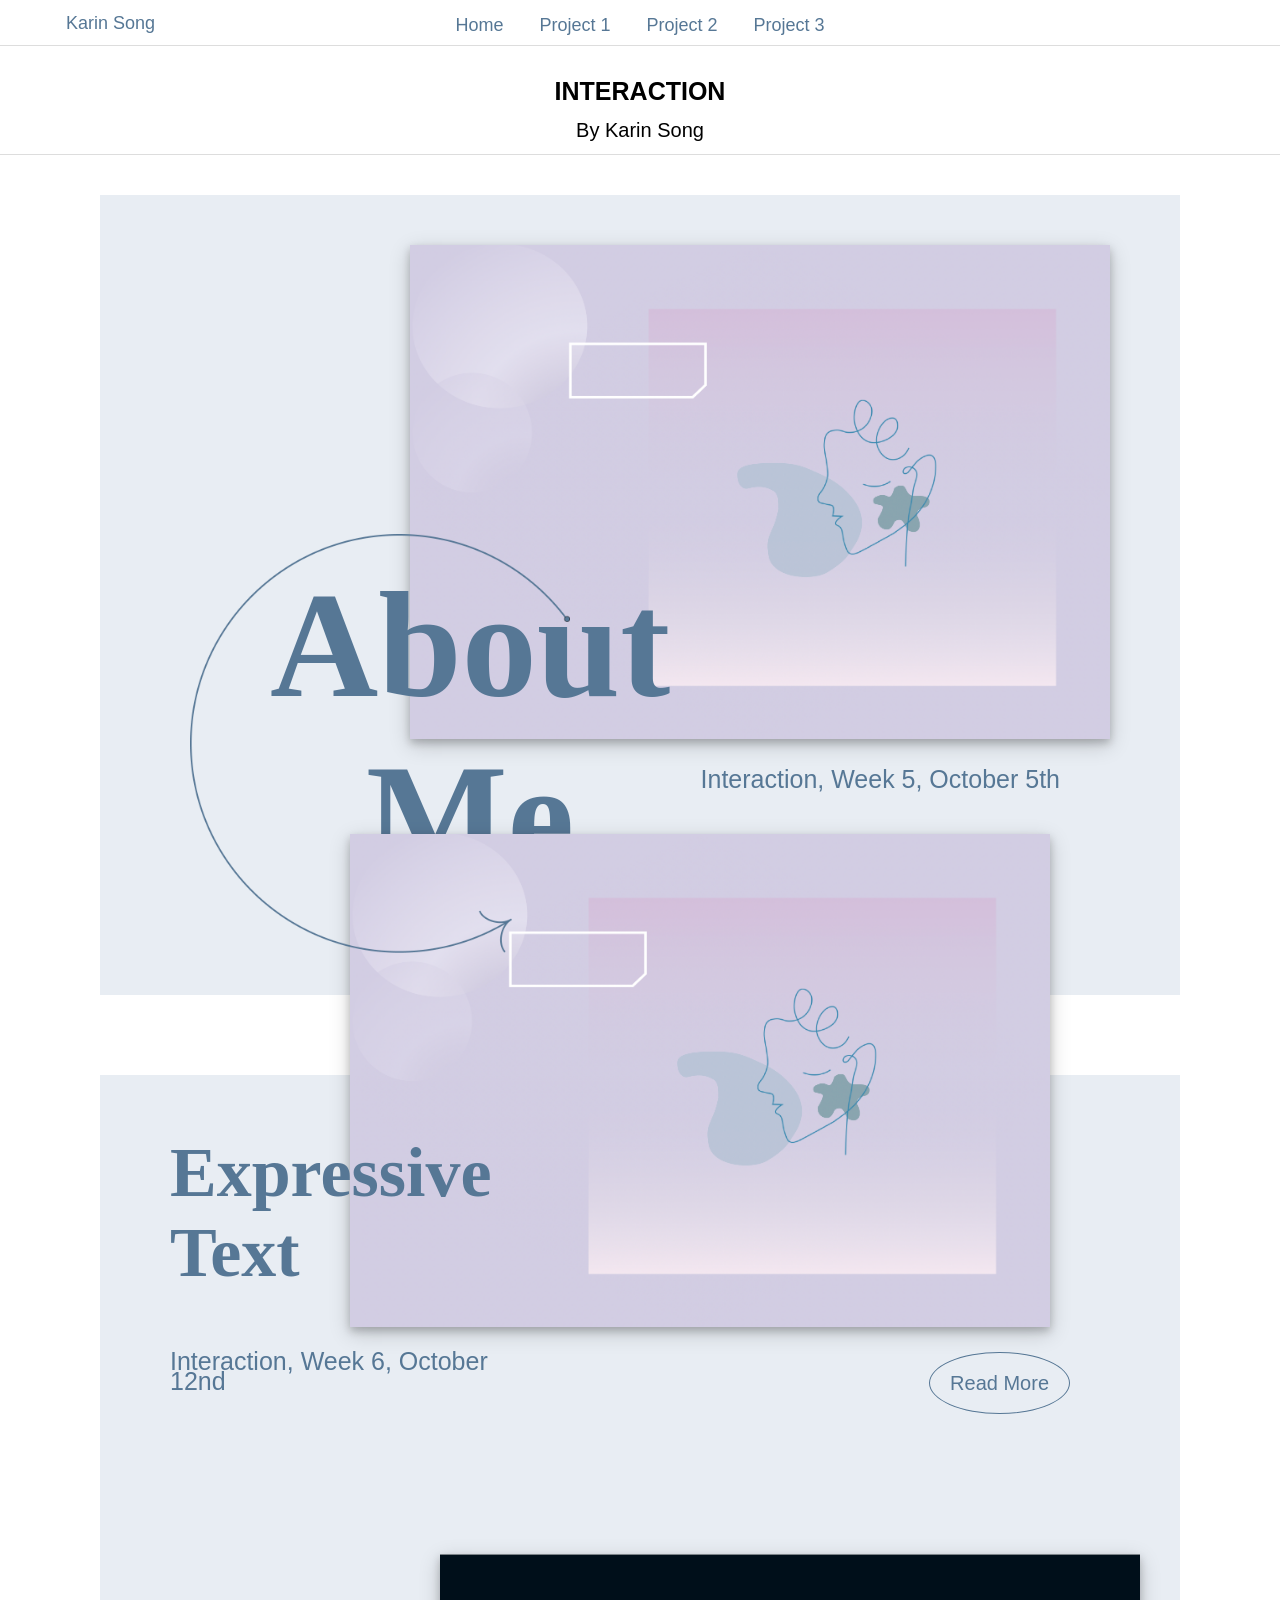
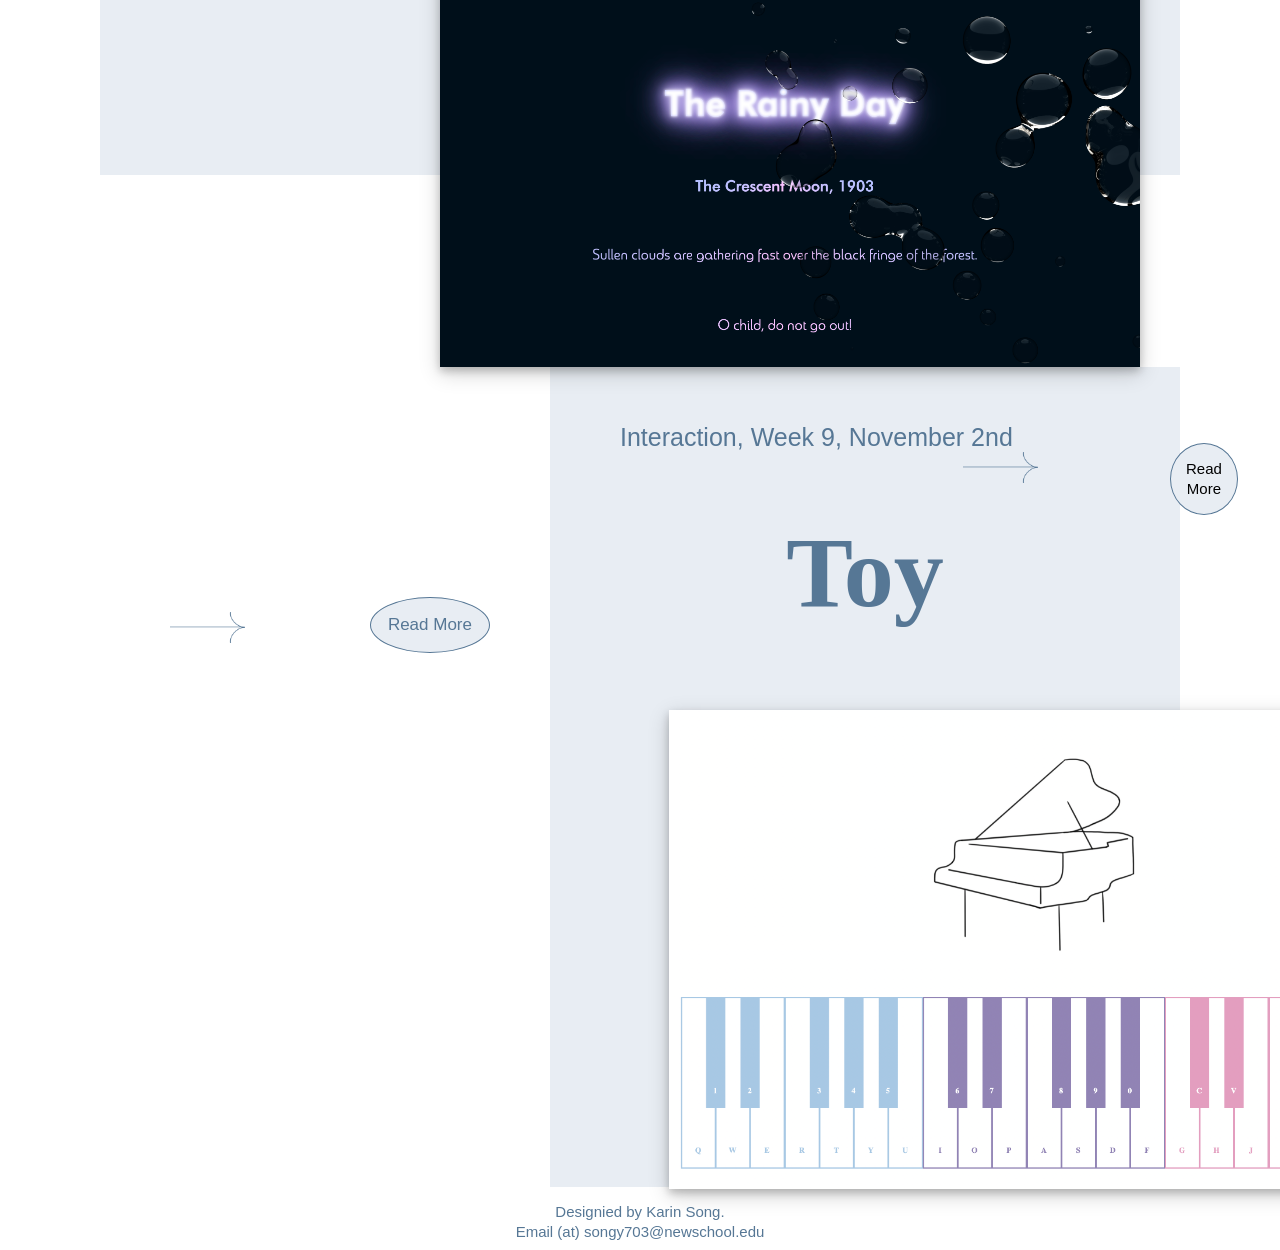
==== commit cc8807eb: "Update index.html" ====
--- a/casestudy/index.html
+++ b/casestudy/index.html
@@ -39,7 +39,9 @@
                 <p id="date1">Interaction, Week 5, October 5th</p>
 
                 <div id="frame1-1">
-                    <img id="arrow2" src="images/arrow2.png"/>
+                    <a id="pic" href="https://karin2013.github.io/casestudy-newschool.github.io/project1.html">
+                        <img id="first" src="images/about.png"/>
+                    </a>
                     <button href="project1.html" class="button button1"><a href="project1.html">Read More</a></button>
                 </div>
                 <img id="arrow1" src="images/Group2.png"/>
@@ -48,7 +50,9 @@
     
             <div id="frame2">
                 <h2>Expressive <br> Text</h2>
-                <img id="second" src="images/raindrop.png"/>
+                <a id="pic" href="https://karin2013.github.io/casestudy-newschool.github.io/project2.html">
+                   <img id="second" src="images/raindrop.png"/>
+                </a>
                 <p id="date2">Interaction, Week 6, October 12nd</p>
                 <div id="frame2-1">
                     <button href="project2.html" class="button button2"><a href="project2.html">Read More</a></button>
@@ -63,7 +67,9 @@
                 <img id="arrow4" src="images/arrow4.png"/>
                 <button class="button button3"> <a href="project3.html">Read More</a></button>
                 <h3>Toy</h3>
-                <img id="third" src="images/piano.png"/>
+                <a id="pic" href="https://karin2013.github.io/casestudy-newschool.github.io/project3.html">
+                     <img id="third" src="images/piano.png"/>
+                </a>
             
             </div>
 
@@ -78,4 +84,4 @@
 
     </body>
 
-        +        
--- a/casestudy/css/style.css
+++ b/casestudy/css/style.css
@@ -918,4 +918,49 @@
     margin-right: 10%;
     margin-bottom: 150px;
 
-}+}
+
+#first:hover {
+    box-shadow:none;
+}
+  
+#first:active {
+    box-shadow: 0 4px 8px 0 rgba(0, 0, 0, 0.2), 0 6px 20px 0 rgba(0, 0, 0, 0.19);
+}
+
+
+#first:visited {
+    box-shadow: 0 4px 8px 0 rgba(0, 0, 0, 0.2), 0 6px 20px 0 rgba(0, 0, 0, 0.19);
+
+}
+
+
+
+#second:hover {
+    box-shadow:none;
+}
+  
+#tsecond:active {
+    box-shadow: 0 4px 8px 0 rgba(0, 0, 0, 0.2), 0 6px 20px 0 rgba(0, 0, 0, 0.19);
+}
+
+
+#second:visited {
+    box-shadow: 0 4px 8px 0 rgba(0, 0, 0, 0.2), 0 6px 20px 0 rgba(0, 0, 0, 0.19);
+
+}
+
+
+#third:hover {
+    box-shadow:none;
+}
+  
+#third:active {
+    box-shadow: 0 4px 8px 0 rgba(0, 0, 0, 0.2), 0 6px 20px 0 rgba(0, 0, 0, 0.19);
+}
+
+
+#third:visited {
+    box-shadow: 0 4px 8px 0 rgba(0, 0, 0, 0.2), 0 6px 20px 0 rgba(0, 0, 0, 0.19);
+
+}
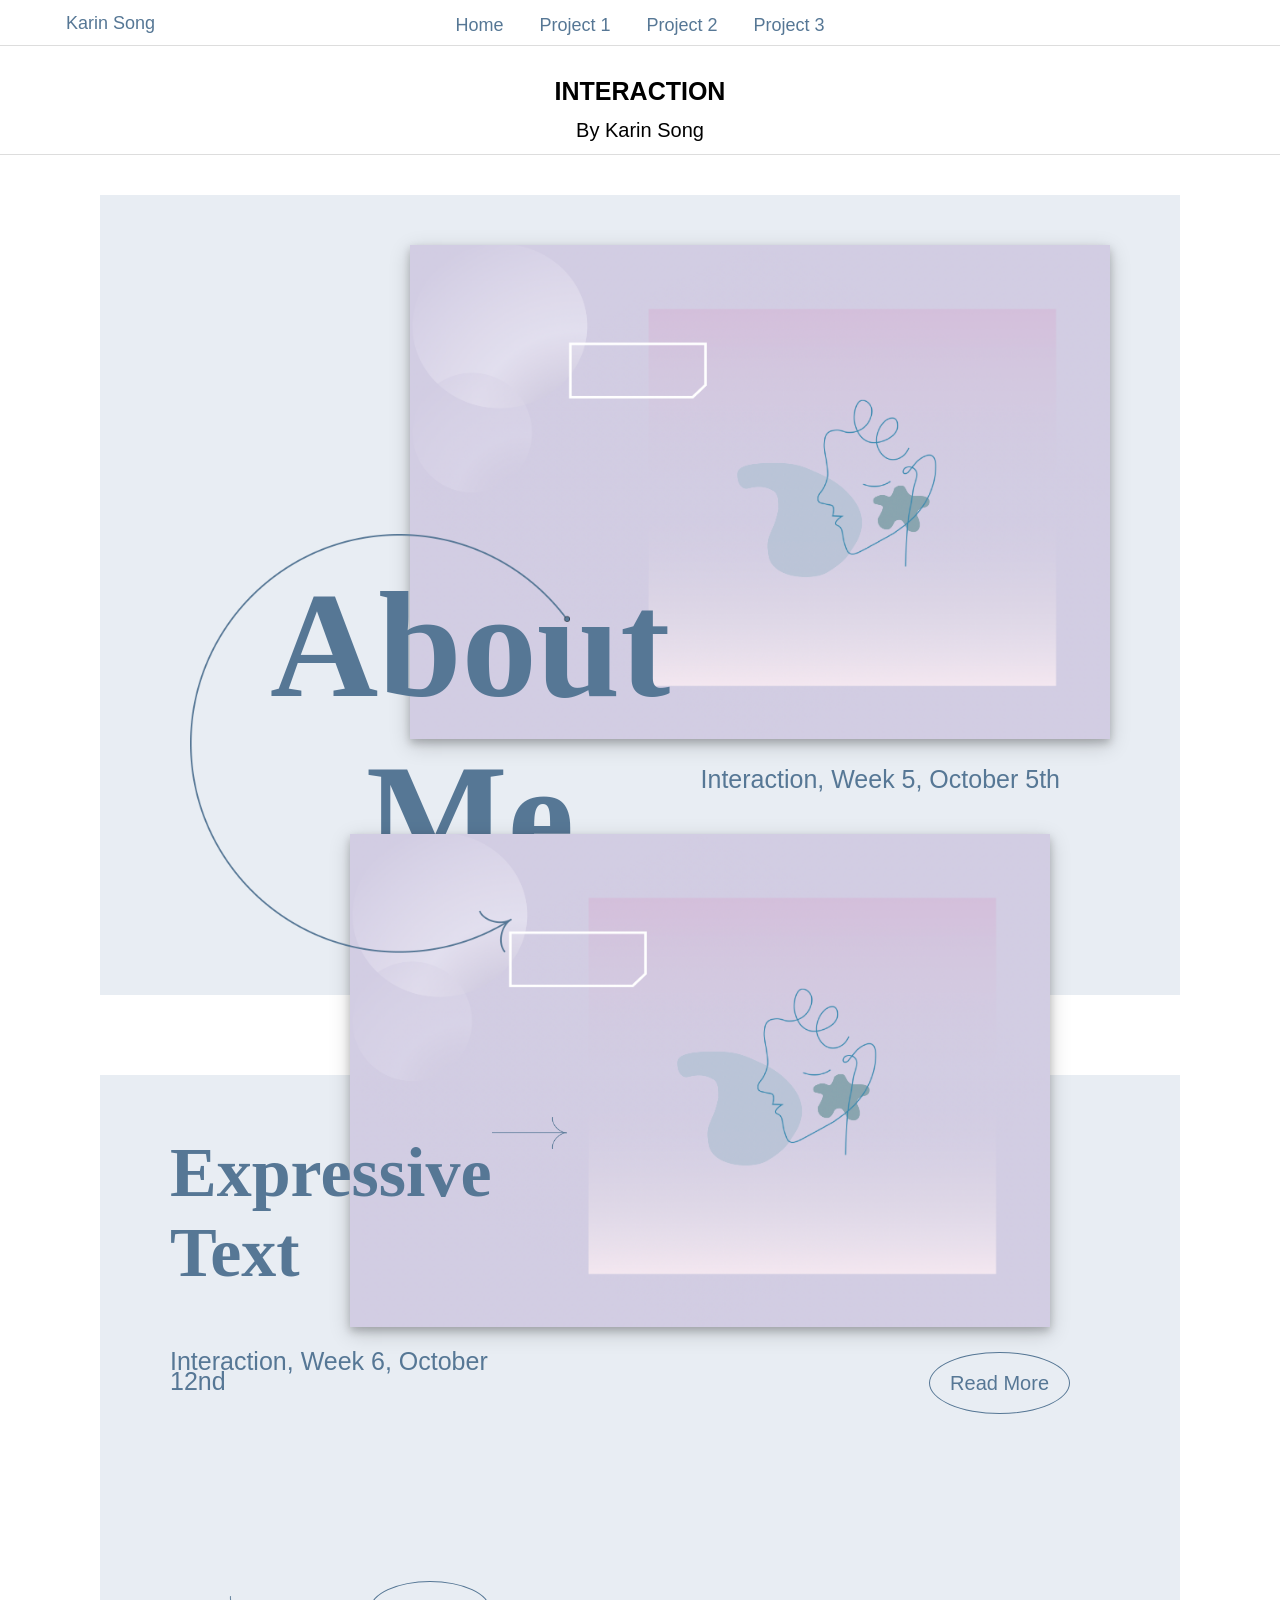
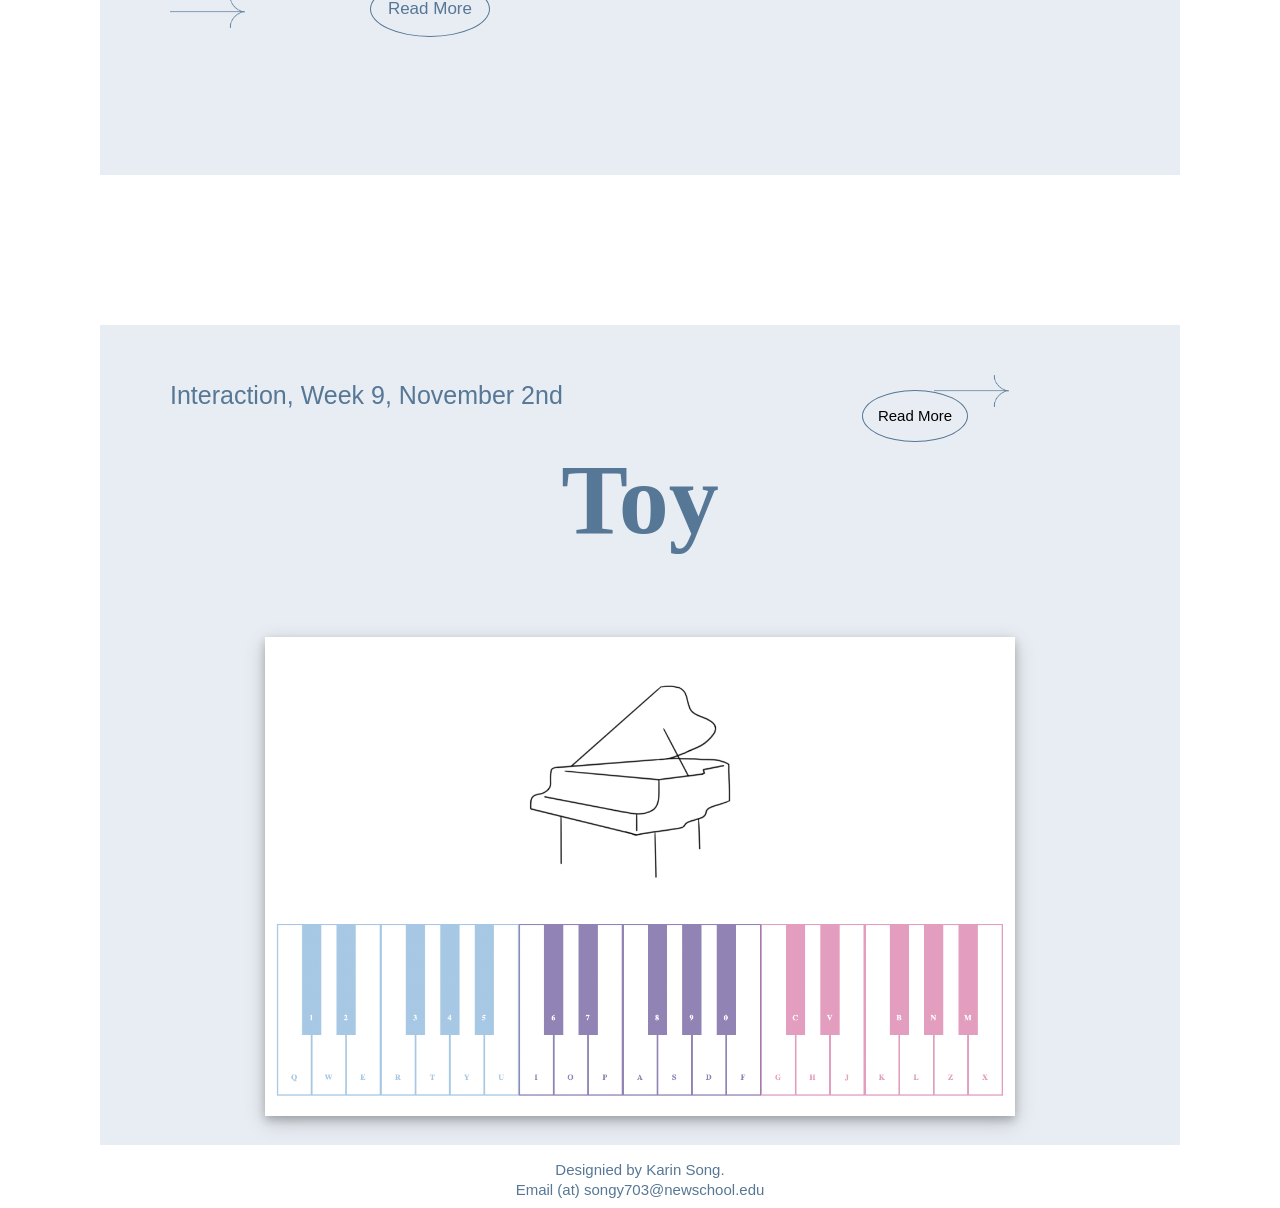
==== commit 40539f65: "Update index.html" ====
--- a/casestudy/index.html
+++ b/casestudy/index.html
@@ -34,7 +34,9 @@
 
         <div>
             <div id="frame1">
-                <img id="first" src="images/about.png"/>
+                <a id="pic" href="https://karin2013.github.io/casestudy-newschool.github.io/project1.html">
+                    <img id="first" src="images/about.png"/>
+                </a>
                 <h1>About <br> Me</h1>
                 <p id="date1">Interaction, Week 5, October 5th</p>
 
@@ -50,9 +52,7 @@
     
             <div id="frame2">
                 <h2>Expressive <br> Text</h2>
-                <a id="pic" href="https://karin2013.github.io/casestudy-newschool.github.io/project2.html">
-                   <img id="second" src="images/raindrop.png"/>
-                </a>
+                <img id="arrow2" src="images/arrow2.png"/>
                 <p id="date2">Interaction, Week 6, October 12nd</p>
                 <div id="frame2-1">
                     <button href="project2.html" class="button button2"><a href="project2.html">Read More</a></button>
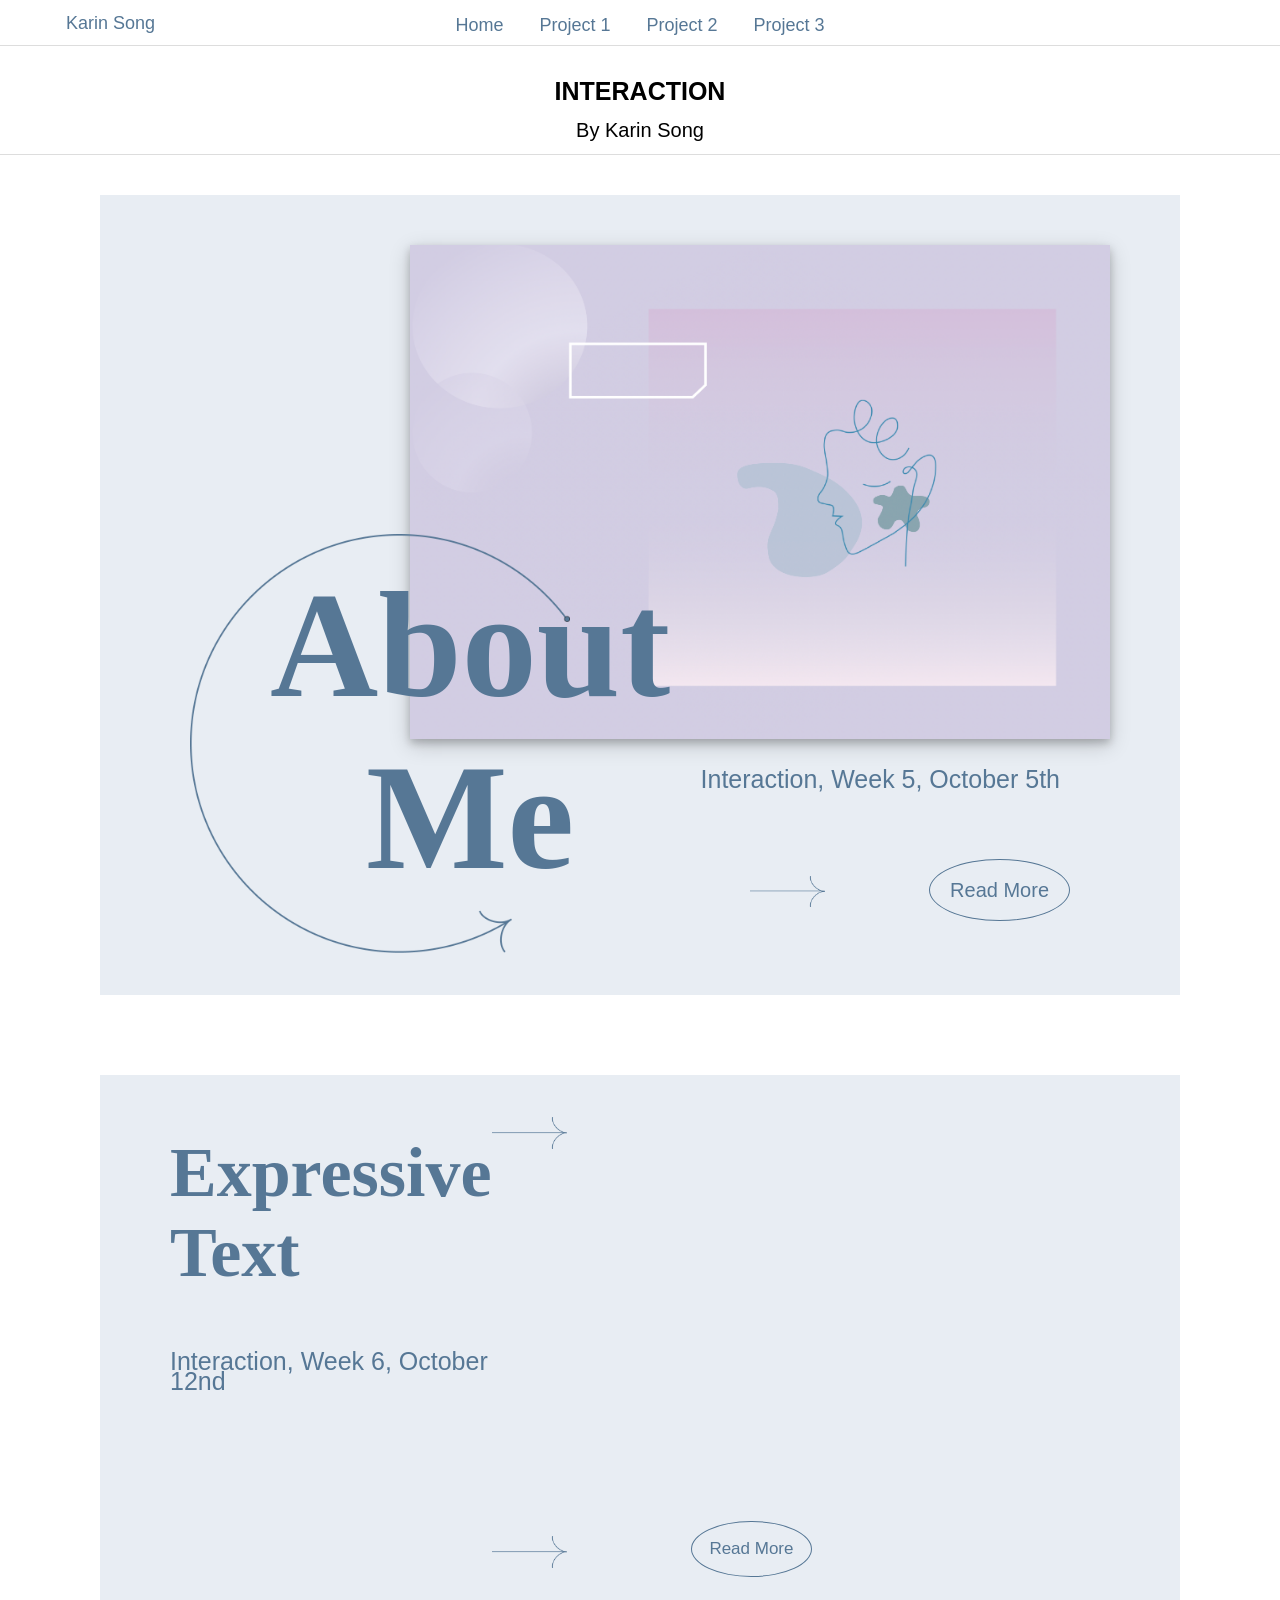
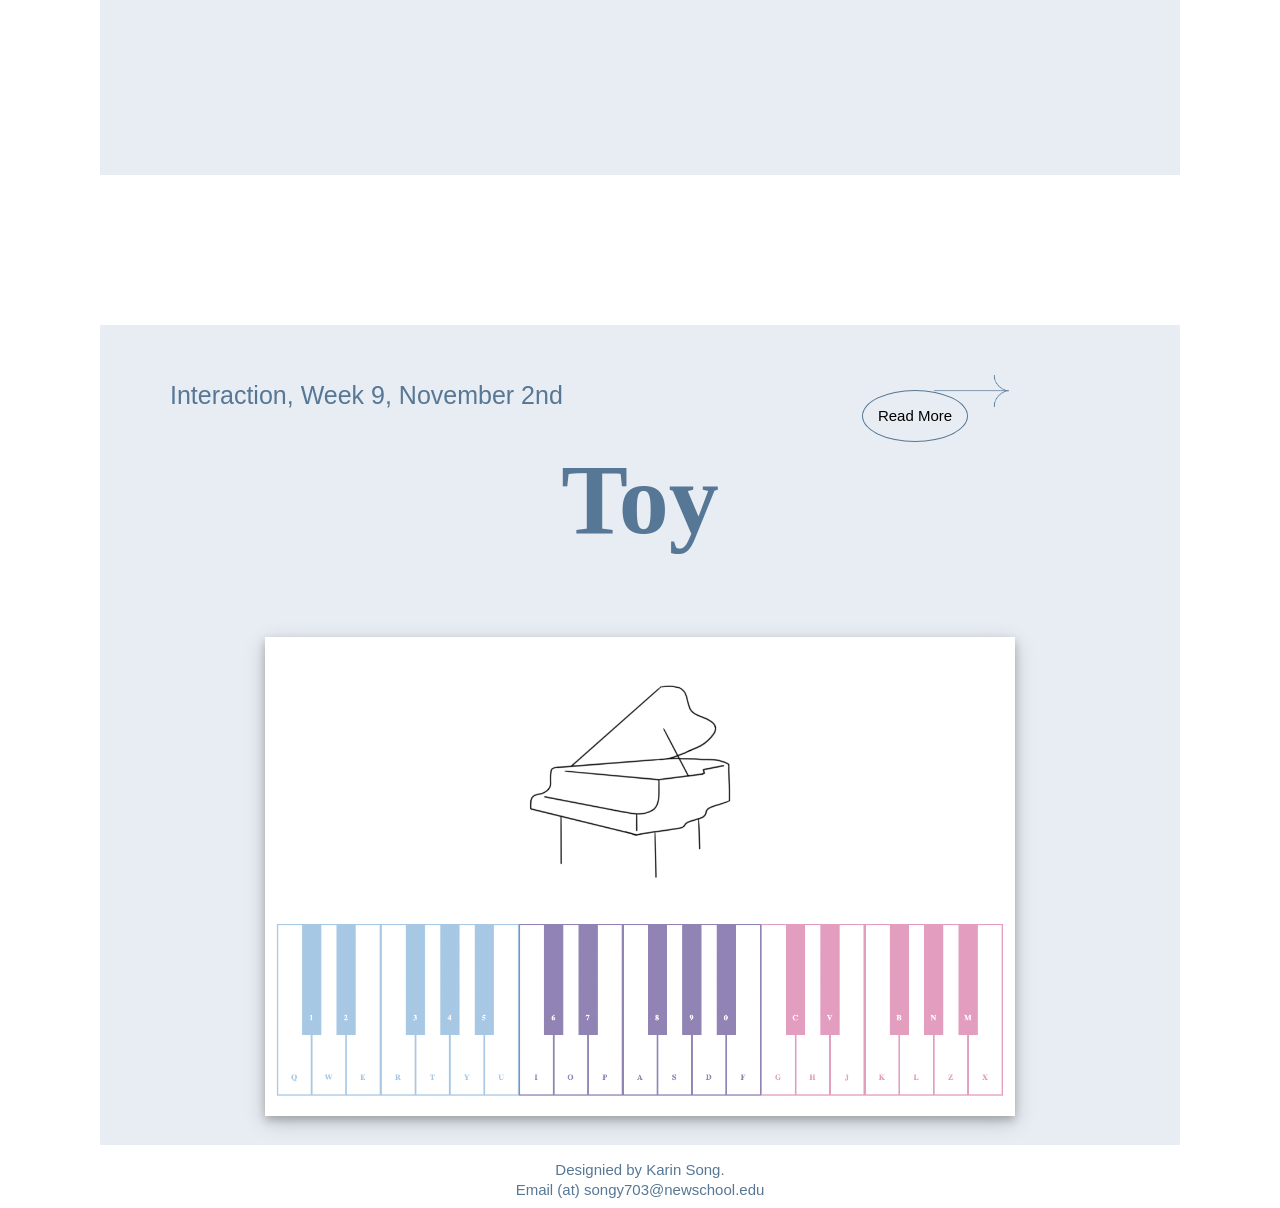
==== commit 2c1f19e3: "Update index.html" ====
--- a/casestudy/index.html
+++ b/casestudy/index.html
@@ -41,9 +41,7 @@
                 <p id="date1">Interaction, Week 5, October 5th</p>
 
                 <div id="frame1-1">
-                    <a id="pic" href="https://karin2013.github.io/casestudy-newschool.github.io/project1.html">
-                        <img id="first" src="images/about.png"/>
-                    </a>
+                    <img id="arrow2" src="images/arrow2.png"/>
                     <button href="project1.html" class="button button1"><a href="project1.html">Read More</a></button>
                 </div>
                 <img id="arrow1" src="images/Group2.png"/>
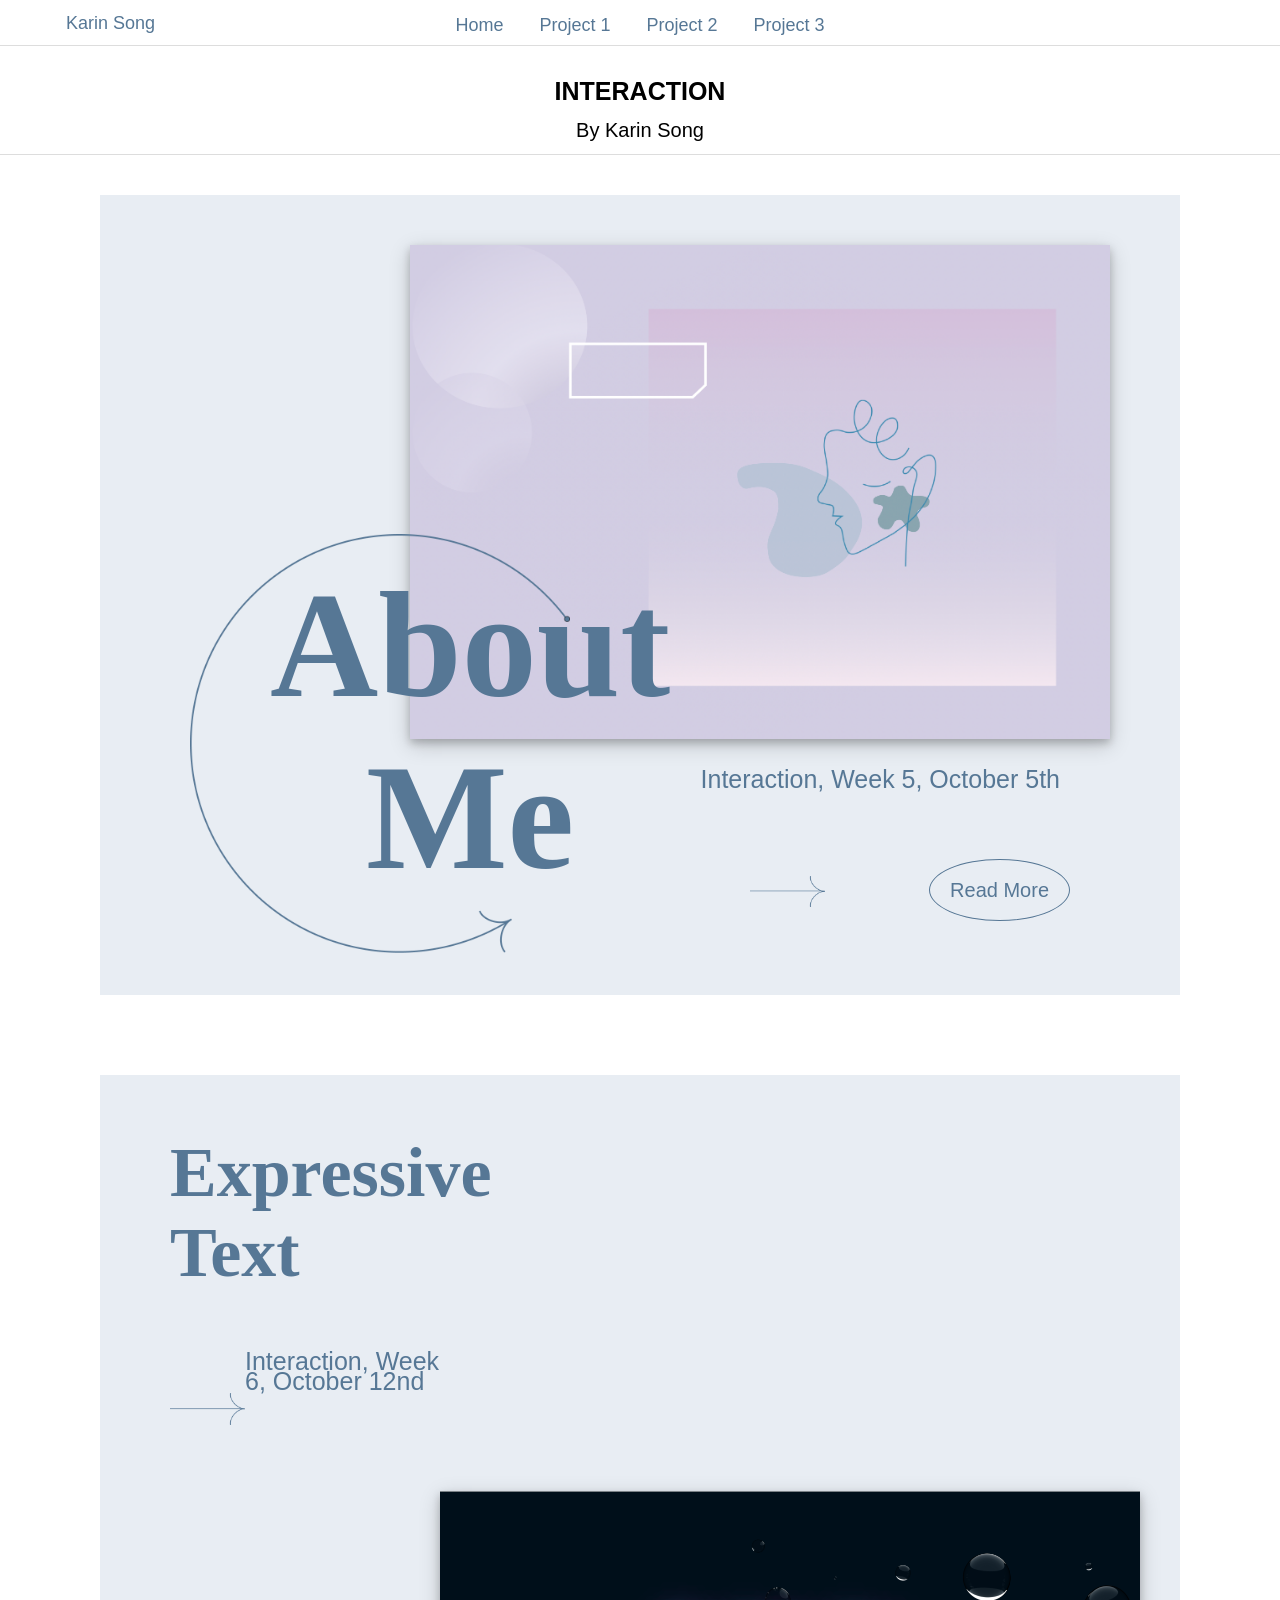
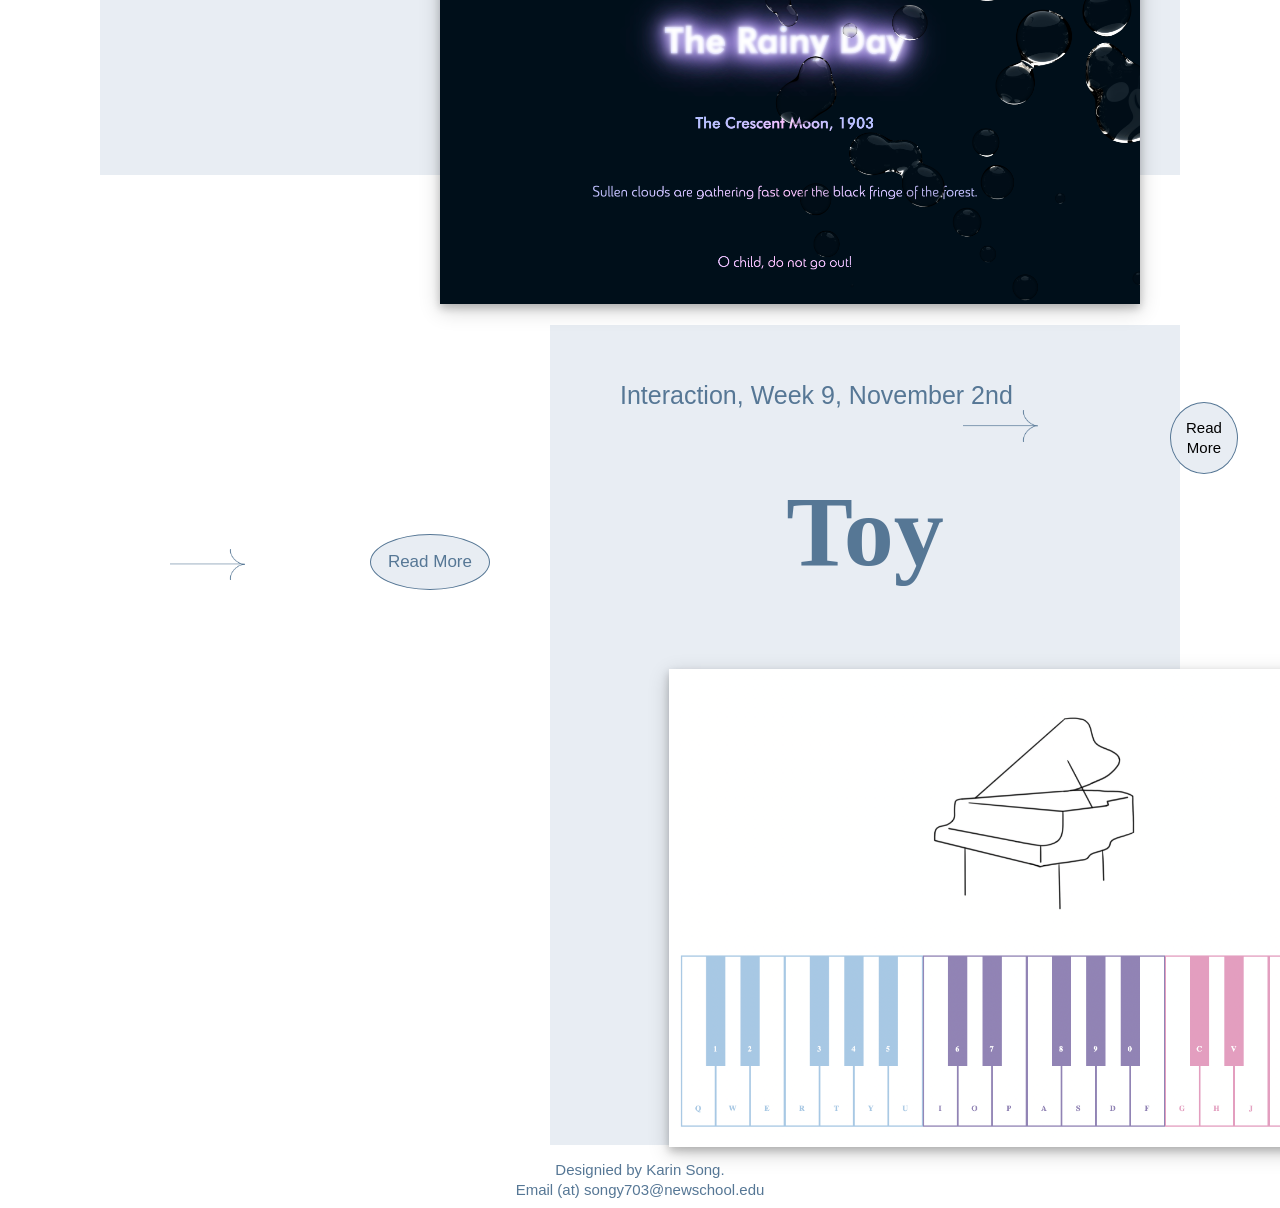
==== commit 10282033: "Update index.html" ====
--- a/casestudy/index.html
+++ b/casestudy/index.html
@@ -50,6 +50,9 @@
     
             <div id="frame2">
                 <h2>Expressive <br> Text</h2>
+                <a id="pic" href="https://karin2013.github.io/casestudy-newschool.github.io/project2.html">
+                   <img id="second" src="images/raindrop.png"/>
+                </a>
                 <img id="arrow2" src="images/arrow2.png"/>
                 <p id="date2">Interaction, Week 6, October 12nd</p>
                 <div id="frame2-1">
